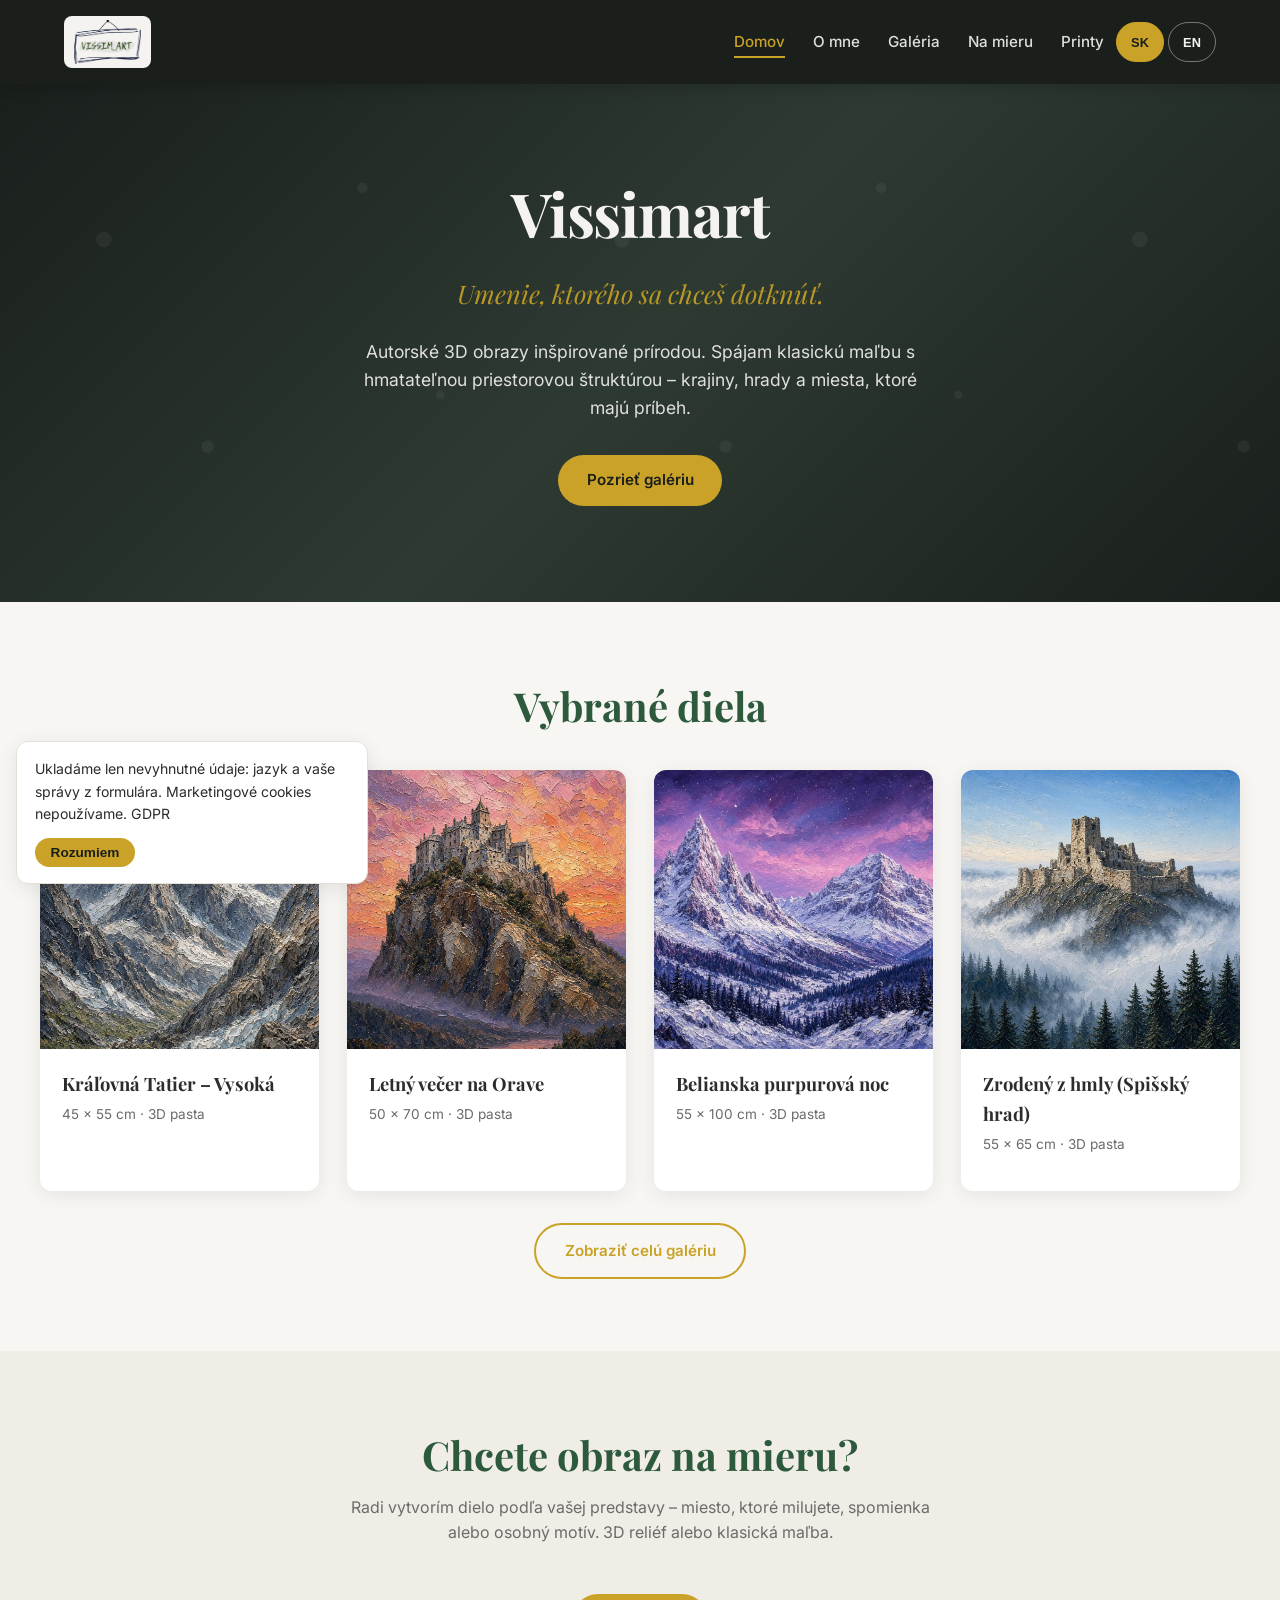
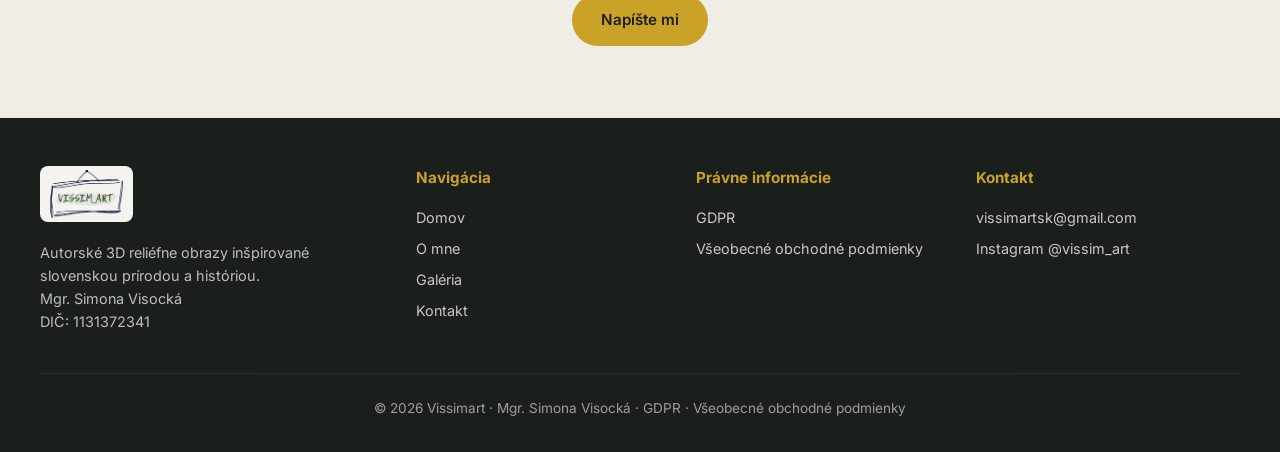
==== index.html @ bd71d13e "Replace VISSIMART text with logo in header and footer" ====
<!DOCTYPE html>
<html lang="sk">
<head>
  <meta charset="UTF-8">
  <meta name="viewport" content="width=device-width, initial-scale=1.0">
  <title>Vissimart – Umenie, ktorého sa chceš dotknúť</title>
  <meta name="description" content="Autorské 3D reliéfne obrazy Simony Visockej inšpirované slovenskou prírodou, hradmi a krajinou.">
  <link rel="preconnect" href="https://fonts.googleapis.com">
  <link rel="preconnect" href="https://fonts.gstatic.com" crossorigin>
  <link href="https://fonts.googleapis.com/css2?family=Inter:wght@400;500;600;700&family=Playfair+Display:ital,wght@0,600;0,700;1,400&display=swap" rel="stylesheet">
  <link rel="icon" href="favicon.svg">
  <link rel="stylesheet" href="css/styles.css">
</head>
<body class="lang-sk">
    <header class="site-header">
    <div class="header-inner">
      <a href="index.html" class="logo"><img src="images/logo.png" alt="Vissimart"></a>
      <button class="menu-toggle" aria-label="Menu">☰</button>
            <nav class="nav">
        <a href="index.html" class="active"><span data-lang="sk">Domov</span><span data-lang="en">Home</span></a>
        <a href="about.html"><span data-lang="sk">O mne</span><span data-lang="en">About</span></a>
        <a href="gallery.html"><span data-lang="sk">Galéria</span><span data-lang="en">Gallery</span></a>
        <a href="custom.html"><span data-lang="sk">Na mieru</span><span data-lang="en">Custom</span></a>
        <a href="prints.html"><span data-lang="sk">Printy</span><span data-lang="en">Prints</span></a>
      </nav>
      <div class="lang-switch">
        <button type="button" class="lang-btn active" data-set-lang="sk">SK</button>
        <button type="button" class="lang-btn" data-set-lang="en">EN</button>
      </div>
    </div>
  </header>

  <section class="hero">
    <div class="hero-content">
      <h1>Vissimart</h1>
      <p class="tagline">
        <span data-lang="sk">Umenie, ktorého sa chceš dotknúť.</span>
        <span data-lang="en">Art you want to touch.</span>
      </p>
      <p>
        <span data-lang="sk">Autorské 3D obrazy inšpirované prírodou. Spájam klasickú maľbu s hmatateľnou priestorovou štruktúrou – krajiny, hrady a miesta, ktoré majú príbeh.</span>
        <span data-lang="en">Original 3D paintings inspired by nature. I combine classical painting with tangible spatial structure – landscapes, castles and places that have a story.</span>
      </p>
      <a href="gallery.html" class="btn">
        <span data-lang="sk">Pozrieť galériu</span>
        <span data-lang="en">View Gallery</span>
      </a>
    </div>
  </section>

  <section class="section">
    <div class="section-inner">
      <h2 class="section-title">
        <span data-lang="sk">Vybrané diela</span>
        <span data-lang="en">Featured Works</span>
      </h2>

      <div class="featured-grid">
        <a href="gallery.html" class="art-card" data-art-id="vysoka">
          <div class="art-card-image">
            <img src="images/vysoka.jpg" alt="">
          </div>
          <div class="art-card-body">
            <h3>
              <span data-lang="sk">Kráľovná Tatier – Vysoká</span>
              <span data-lang="en">Queen of the Tatras – Vysoká</span>
            </h3>
            <p class="meta">45 × 55 cm · 3D pasta</p>
          </div>
        </a>

        <a href="gallery.html" class="art-card" data-art-id="orava">
          <div class="art-card-image">
            <img src="images/orava.jpg" alt="">
          </div>
          <div class="art-card-body">
            <h3>
              <span data-lang="sk">Letný večer na Orave</span>
              <span data-lang="en">Summer Evening in Orava</span>
            </h3>
            <p class="meta">50 × 70 cm · 3D pasta</p>
          </div>
        </a>

        <a href="gallery.html" class="art-card" data-art-id="belianska">
          <div class="art-card-image">
            <img src="images/belianska.jpg" alt="">
          </div>
          <div class="art-card-body">
            <h3>
              <span data-lang="sk">Belianska purpurová noc</span>
              <span data-lang="en">Belianske Purple Night</span>
            </h3>
            <p class="meta">55 × 100 cm · 3D pasta</p>
          </div>
        </a>

        <a href="gallery.html" class="art-card" data-art-id="spis">
          <div class="art-card-image">
            <img src="images/spis.jpg" alt="">
          </div>
          <div class="art-card-body">
            <h3>
              <span data-lang="sk">Zrodený z hmly (Spišský hrad)</span>
              <span data-lang="en">Born from the Fog (Spiš Castle)</span>
            </h3>
            <p class="meta">55 × 65 cm · 3D pasta</p>
          </div>
        </a>
      </div>

      <div class="text-center mt-2">
        <a href="gallery.html" class="btn btn-outline">
          <span data-lang="sk">Zobraziť celú galériu</span>
          <span data-lang="en">View Full Gallery</span>
        </a>
      </div>
    </div>
  </section>

  <section class="section" style="background: #f0ede6;">
    <div class="section-inner text-center">
      <h2 class="section-title">
        <span data-lang="sk">Chcete obraz na mieru?</span>
        <span data-lang="en">Want a custom painting?</span>
      </h2>
      <p class="section-subtitle">
        <span data-lang="sk">Radi vytvorím dielo podľa vašej predstavy – miesto, ktoré milujete, spomienka alebo osobný motív. 3D reliéf alebo klasická maľba.</span>
        <span data-lang="en">I will gladly create a work according to your idea – a place you love, a memory or a personal motif. 3D relief or classical painting.</span>
      </p>
      <a href="contact.html" class="btn">
        <span data-lang="sk">Napíšte mi</span>
        <span data-lang="en">Contact me</span>
      </a>
    </div>
  </section>

    <footer class="site-footer">
    <div class="footer-inner footer-grid-4">
      <div class="footer-brand">
        <a href="index.html" class="logo"><img src="images/logo.png" alt="Vissimart"></a>
        <p>
          <span data-lang="sk">Autorské 3D reliéfne obrazy inšpirované slovenskou prírodou a históriou.</span>
          <span data-lang="en">Original 3D relief paintings inspired by Slovak nature and history.</span>
        </p>
        <p>Mgr. Simona Visocká</p>
        <p>DIČ: 1131372341</p>
      </div>
      <div class="footer-links">
        <h4><span data-lang="sk">Navigácia</span><span data-lang="en">Navigation</span></h4>
        <a href="index.html"><span data-lang="sk">Domov</span><span data-lang="en">Home</span></a>
        <a href="about.html"><span data-lang="sk">O mne</span><span data-lang="en">About</span></a>
        <a href="gallery.html"><span data-lang="sk">Galéria</span><span data-lang="en">Gallery</span></a>
        <a href="contact.html"><span data-lang="sk">Kontakt</span><span data-lang="en">Contact</span></a>
      </div>
      <div class="footer-links">
        <h4><span data-lang="sk">Právne informácie</span><span data-lang="en">Legal</span></h4>
        <a href="gdpr.html">GDPR</a>
        <a href="vop.html"><span data-lang="sk">Všeobecné obchodné podmienky</span><span data-lang="en">Terms and conditions</span></a>
      </div>
      <div class="footer-links">
        <h4><span data-lang="sk">Kontakt</span><span data-lang="en">Contact</span></h4>
        <a href="mailto:vissimartsk@gmail.com">vissimartsk@gmail.com</a>
        <a href="https://www.instagram.com/vissim_art/" target="_blank" rel="noopener">Instagram @vissim_art</a>
      </div>
    </div>
    <div class="footer-bottom">
      © 2026 Vissimart · Mgr. Simona Visocká · <a href="gdpr.html">GDPR</a> · <a href="vop.html"><span data-lang="sk">Všeobecné obchodné podmienky</span><span data-lang="en">Terms and conditions</span></a>
    </div>
  </footer>
  <div class="cookie-banner" id="cookie-banner" hidden>
    <p>
      <span data-lang="sk">Ukladáme len nevyhnutné údaje: jazyk a vaše správy z formulára. Marketingové cookies nepoužívame.</span>
      <span data-lang="en">We only store what is necessary: language and your form messages. We do not use marketing cookies.</span>
      <a href="gdpr.html">GDPR</a>
    </p>
    <button type="button" class="btn" id="cookie-ok"><span data-lang="sk">Rozumiem</span><span data-lang="en">I understand</span></button>
  </div>

  <script src="js/script.js"></script>
</body>
</html>
---- css/styles.css ----
/* Vissimart – Elegant bilingual art portfolio */
:root {
  --color-bg: #f8f6f2;
  --color-bg-dark: #1a1f1c;
  --color-text: #2c2c2c;
  --color-text-light: #f5f3ef;
  --color-accent: #2d5a3d;
  --color-accent-hover: #1e3d2a;
  --color-gold: #c9a227;
  --color-muted: #6b6b6b;
  --color-card: #ffffff;
  --color-border: #e5e0d8;
  --font-serif: 'Playfair Display', Georgia, serif;
  --font-sans: 'Inter', system-ui, -apple-system, sans-serif;
  --shadow: 0 4px 20px rgba(0,0,0,0.08);
  --radius: 12px;
  --transition: 0.3s ease;
}

* {
  margin: 0;
  padding: 0;
  box-sizing: border-box;
}

html {
  scroll-behavior: smooth;
}

body {
  font-family: var(--font-sans);
  background: var(--color-bg);
  color: var(--color-text);
  line-height: 1.6;
  min-height: 100vh;
  display: flex;
  flex-direction: column;
}

/* Language visibility — never hide the SK/EN buttons themselves */
span[data-lang="en"],
p[data-lang="en"],
a [data-lang="en"],
h1 [data-lang="en"],
h2 [data-lang="en"],
h3 [data-lang="en"],
h4 [data-lang="en"],
li [data-lang="en"],
label [data-lang="en"],
button:not(.lang-btn) [data-lang="en"] { display: none; }
body.lang-en span[data-lang="sk"],
body.lang-en p[data-lang="sk"],
body.lang-en a [data-lang="sk"],
body.lang-en h1 [data-lang="sk"],
body.lang-en h2 [data-lang="sk"],
body.lang-en h3 [data-lang="sk"],
body.lang-en h4 [data-lang="sk"],
body.lang-en li [data-lang="sk"],
body.lang-en label [data-lang="sk"],
body.lang-en button:not(.lang-btn) [data-lang="sk"] { display: none !important; }
body.lang-en span[data-lang="en"],
body.lang-en p[data-lang="en"],
body.lang-en a [data-lang="en"],
body.lang-en h1 [data-lang="en"],
body.lang-en h2 [data-lang="en"],
body.lang-en h3 [data-lang="en"],
body.lang-en h4 [data-lang="en"],
body.lang-en li [data-lang="en"],
body.lang-en label [data-lang="en"],
body.lang-en button:not(.lang-btn) [data-lang="en"] { display: inline; }
body.lang-en .block-en { display: block !important; }
body.lang-en .block-sk { display: none !important; }
.block-en { display: none; }
.block-sk { display: block; }

img {
  max-width: 100%;
  height: auto;
  display: block;
}

a {
  color: inherit;
  text-decoration: none;
  transition: var(--transition);
}

/* Header */
.site-header {
  background: var(--color-bg-dark);
  color: var(--color-text-light);
  padding: 1rem 0;
  position: sticky;
  top: 0;
  z-index: 1000;
  box-shadow: 0 2px 15px rgba(0,0,0,0.2);
}

.header-inner {
  max-width: 1200px;
  margin: 0 auto;
  padding: 0 1.5rem;
  display: flex;
  align-items: center;
  justify-content: flex-start;
  gap: 0.75rem;
}

.logo {
  display: flex;
  align-items: center;
  line-height: 0;
}

.logo img {
  height: 52px;
  width: auto;
  display: block;
  background: #f5f3ef;
  border-radius: 8px;
  padding: 4px 10px;
}

.site-footer .logo img {
  height: 56px;
}

.nav {
  display: flex;
  align-items: center;
  gap: 1.75rem;
  margin-left: auto;
}

.nav a {
  font-size: 0.95rem;
  font-weight: 500;
  opacity: 0.9;
  position: relative;
}

.nav a:hover,
.nav a.active {
  opacity: 1;
  color: var(--color-gold);
}

.nav a.active::after {
  content: '';
  position: absolute;
  bottom: -4px;
  left: 0;
  width: 100%;
  height: 2px;
  background: var(--color-gold);
}

.lang-switch {
  display: inline-flex !important;
  gap: 0.25rem;
  flex-shrink: 0;
  z-index: 5;
}

.lang-btn {
  display: inline-flex !important;
  align-items: center;
  justify-content: center;
  background: transparent;
  border: 1px solid rgba(255,255,255,0.4);
  color: var(--color-text-light);
  padding: 0.45rem 0.75rem;
  min-width: 48px;
  min-height: 40px;
  font-size: 0.8rem;
  font-weight: 700;
  border-radius: 999px;
  cursor: pointer;
  transition: var(--transition);
}

.lang-btn:hover,
.lang-btn.active {
  background: var(--color-gold);
  border-color: var(--color-gold);
  color: var(--color-bg-dark);
}

.menu-toggle {
  display: none;
  background: none;
  border: none;
  color: white;
  font-size: 1.5rem;
  cursor: pointer;
}

/* Hero */
.hero {
  background: linear-gradient(135deg, #1a1f1c 0%, #2d3a32 50%, #1a1f1c 100%);
  color: var(--color-text-light);
  padding: 5rem 1.5rem 6rem;
  text-align: center;
  position: relative;
  overflow: hidden;
}

.hero::before {
  content: '';
  position: absolute;
  inset: 0;
  background: url('data:image/svg+xml,<svg xmlns="http://www.w3.org/2000/svg" viewBox="0 0 100 100" opacity="0.05"><circle cx="20" cy="30" r="1.5" fill="white"/><circle cx="70" cy="20" r="1" fill="white"/><circle cx="40" cy="70" r="1.2" fill="white"/><circle cx="85" cy="60" r="0.8" fill="white"/></svg>');
  pointer-events: none;
}

.hero-content {
  max-width: 800px;
  margin: 0 auto;
  position: relative;
  z-index: 1;
}

.hero h1 {
  font-family: var(--font-serif);
  font-size: clamp(2.4rem, 6vw, 3.8rem);
  font-weight: 700;
  margin-bottom: 0.75rem;
  letter-spacing: -0.02em;
}

.hero .tagline {
  font-family: var(--font-serif);
  font-size: clamp(1.2rem, 3vw, 1.6rem);
  color: var(--color-gold);
  font-style: italic;
  margin-bottom: 1.5rem;
}

.hero p {
  font-size: 1.1rem;
  opacity: 0.9;
  max-width: 560px;
  margin: 0 auto 2rem;
}

.btn {
  display: inline-block;
  background: var(--color-gold);
  color: var(--color-bg-dark);
  padding: 0.85rem 1.8rem;
  font-weight: 600;
  font-size: 0.95rem;
  border-radius: 50px;
  border: none;
  cursor: pointer;
  transition: var(--transition);
}

.btn:hover {
  background: #e0b52e;
  transform: translateY(-2px);
  box-shadow: 0 6px 20px rgba(201,162,39,0.35);
}

.btn-outline {
  background: transparent;
  border: 2px solid var(--color-gold);
  color: var(--color-gold);
}

.btn-outline:hover {
  background: var(--color-gold);
  color: var(--color-bg-dark);
}

/* Sections */
.section {
  padding: 4.5rem 1.5rem;
}

.section-inner {
  max-width: 1200px;
  margin: 0 auto;
}

.section-title {
  font-family: var(--font-serif);
  font-size: clamp(1.8rem, 4vw, 2.5rem);
  text-align: center;
  margin-bottom: 0.5rem;
  color: var(--color-accent);
}

.section-subtitle {
  text-align: center;
  color: var(--color-muted);
  margin-bottom: 3rem;
  max-width: 600px;
  margin-left: auto;
  margin-right: auto;
}

/* Featured grid */
.featured-grid {
  display: grid;
  grid-template-columns: repeat(auto-fit, minmax(260px, 1fr));
  gap: 1.75rem;
  margin-top: 2rem;
}

.art-card {
  background: var(--color-card);
  border-radius: var(--radius);
  overflow: hidden;
  box-shadow: var(--shadow);
  transition: var(--transition);
  display: flex;
  flex-direction: column;
}

.art-card:hover {
  transform: translateY(-6px);
  box-shadow: 0 12px 30px rgba(0,0,0,0.12);
}

.art-card-image {
  aspect-ratio: 1 / 1;
  background: #1e2a22;
  position: relative;
  overflow: hidden;
}
.art-card-image img {
  width: 100%;
  height: 100%;
  object-fit: cover;
  display: block;
}

.art-thumbs {
  display: grid;
  grid-template-columns: repeat(5, 1fr);
  gap: 1px;
  background: var(--color-border);
}
.art-thumbs img {
  aspect-ratio: 1;
  width: 100%;
  height: 100%;
  object-fit: cover;
  display: block;
}

.art-card-image.sold::after {
  content: 'VYPREDANÉ / SOLD';
  position: absolute;
  top: 12px;
  right: 12px;
  background: rgba(0,0,0,0.75);
  color: white;
  font-size: 0.7rem;
  font-weight: 700;
  padding: 0.3rem 0.6rem;
  border-radius: 4px;
  letter-spacing: 0.05em;
}

.art-card-body {
  padding: 1.25rem 1.4rem 1.5rem;
  flex: 1;
  display: flex;
  flex-direction: column;
}

.art-card h3 {
  font-family: var(--font-serif);
  font-size: 1.15rem;
  margin-bottom: 0.35rem;
  color: var(--color-text);
}

.art-card .meta {
  font-size: 0.85rem;
  color: var(--color-muted);
  margin-bottom: 0.75rem;
}

.art-card .price {
  font-weight: 700;
  color: var(--color-accent);
  margin-top: auto;
  font-size: 1.05rem;
}

.art-card .price.sold {
  color: var(--color-muted);
  text-decoration: line-through;
}

/* About */
.about-content {
  display: grid;
  grid-template-columns: 1fr 1.4fr;
  gap: 3rem;
  align-items: start;
}

.about-image {
  aspect-ratio: 3/4;
  border-radius: var(--radius);
  overflow: hidden;
}
.about-image img {
  width: 100%;
  height: 100%;
  object-fit: cover;
  display: block;
}

.about-text p {
  margin-bottom: 1.1rem;
  color: #3a3a3a;
}

.about-text p:last-child {
  margin-bottom: 0;
}

/* Gallery page */
.gallery-filters {
  display: flex;
  justify-content: center;
  gap: 0.75rem;
  flex-wrap: wrap;
  margin-bottom: 2.5rem;
}

.filter-btn {
  background: transparent;
  border: 1px solid var(--color-border);
  padding: 0.45rem 1.1rem;
  border-radius: 50px;
  font-size: 0.9rem;
  cursor: pointer;
  transition: var(--transition);
  color: var(--color-text);
}

.filter-btn:hover,
.filter-btn.active {
  background: var(--color-accent);
  border-color: var(--color-accent);
  color: white;
}

.gallery-grid {
  display: grid;
  grid-template-columns: repeat(auto-fill, minmax(280px, 1fr));
  gap: 2rem;
}

.prints-grid {
  display: grid;
  grid-template-columns: repeat(4, minmax(0, 1fr));
  gap: 1rem;
  margin-top: 1.5rem;
}
.prints-grid .art-card {
  min-width: 0;
}
.prints-grid .art-card > img,
.prints-grid .art-card-image {
  aspect-ratio: 1 / 1;
  width: 100%;
  height: auto;
}
.prints-grid .art-card > img,
.prints-grid .art-card-image img {
  width: 100%;
  height: 100%;
  aspect-ratio: 1 / 1;
  object-fit: cover;
  display: block;
}
.prints-grid .art-card h3 {
  font-size: 0.95rem;
  line-height: 1.3;
  padding: 0.7rem 0.8rem 0.25rem;
  min-height: 3.4em;
  margin: 0;
}
.prints-grid .art-card .btn {
  margin: 0.4rem 0.8rem 0.9rem;
  font-size: 0.78rem;
  padding: 0.4rem 0.65rem;
  text-align: center;
}
@media (max-width: 900px) {
  .prints-grid { grid-template-columns: repeat(3, minmax(0, 1fr)); }
}
@media (max-width: 640px) {
  .prints-grid { grid-template-columns: repeat(2, minmax(0, 1fr)); gap: 0.75rem; }
}

/* Modal for artwork detail */
.modal-overlay {
  position: fixed;
  inset: 0;
  background: rgba(0,0,0,0.7);
  display: none;
  align-items: center;
  justify-content: center;
  z-index: 2000;
  padding: 1.5rem;
  overflow-y: auto;
}

.modal-overlay.open {
  display: flex;
}

.modal {
  background: white;
  border-radius: var(--radius);
  max-width: 900px;
  width: 100%;
  max-height: 90vh;
  overflow-y: auto;
  position: relative;
  display: grid;
  grid-template-columns: 1fr 1fr;
}

.modal-close {
  position: absolute;
  top: 1rem;
  right: 1rem;
  background: rgba(0,0,0,0.6);
  color: white;
  border: none;
  width: 36px;
  height: 36px;
  border-radius: 50%;
  font-size: 1.2rem;
  cursor: pointer;
  z-index: 10;
}

.modal-visual {
  display: flex;
  flex-direction: column;
  background: #1e2a22;
}

.modal-image {
  background: #1e2a22;
  min-height: 320px;
  overflow: hidden;
  position: relative;
}
.modal-image img {
  width: 100%;
  height: 100%;
  min-height: 320px;
  max-height: 520px;
  object-fit: cover;
  display: block;
}

.modal-nav {
  position: absolute;
  top: 50%;
  transform: translateY(-50%);
  width: 36px;
  height: 36px;
  border: none;
  border-radius: 50%;
  background: rgba(0,0,0,0.55);
  color: white;
  font-size: 1.4rem;
  cursor: pointer;
  z-index: 5;
}
.modal-nav.prev { left: 10px; }
.modal-nav.next { right: 10px; }

.modal-count {
  position: absolute;
  bottom: 12px;
  right: 12px;
  background: rgba(0,0,0,0.7);
  color: white;
  font-size: 0.75rem;
  padding: 0.25rem 0.6rem;
  border-radius: 999px;
}

.modal-thumbs {
  display: grid;
  grid-template-columns: repeat(5, 1fr);
  gap: 4px;
  padding: 8px;
  background: #1e2a22;
}
.modal-thumbs img {
  aspect-ratio: 1;
  width: 100%;
  object-fit: cover;
  border-radius: 4px;
  cursor: pointer;
  opacity: 0.7;
  border: 2px solid transparent;
}
.modal-thumbs img.active {
  opacity: 1;
  border-color: var(--color-gold);
}

.modal-body {
  padding: 2rem;
}

.modal-body h2 {
  font-family: var(--font-serif);
  font-size: 1.6rem;
  margin-bottom: 0.5rem;
  color: var(--color-accent);
}

.modal-meta {
  font-size: 0.9rem;
  color: var(--color-muted);
  margin-bottom: 1.25rem;
}

.modal-body p {
  margin-bottom: 1rem;
  font-size: 0.95rem;
}

.modal-price {
  font-size: 1.3rem;
  font-weight: 700;
  color: var(--color-accent);
  margin: 1.5rem 0 1rem;
}

/* Contact / Commission */
.contact-grid {
  display: grid;
  grid-template-columns: 1fr 1fr;
  gap: 3rem;
}

.contact-info h3 {
  font-family: var(--font-serif);
  margin-bottom: 1rem;
  color: var(--color-accent);
}

.contact-info p,
.contact-info ul {
  margin-bottom: 1rem;
  color: #444;
}

.contact-info ul {
  padding-left: 1.2rem;
}

.contact-form {
  background: white;
  padding: 2rem;
  border-radius: var(--radius);
  box-shadow: var(--shadow);
}

.contact-form label {
  display: block;
  font-size: 0.9rem;
  font-weight: 500;
  margin-bottom: 1rem;
}

.contact-form input,
.contact-form textarea,
.contact-form select {
  width: 100%;
  margin-top: 0.4rem;
  padding: 0.75rem 1rem;
  border: 1px solid var(--color-border);
  border-radius: 8px;
  font-family: inherit;
  font-size: 0.95rem;
}

.contact-form .check {
  display: flex;
  gap: 0.6rem;
  align-items: flex-start;
  font-weight: 400;
}
.contact-form .check input { width: auto; margin-top: 0.25rem; }
.form-ok { margin-top: 1rem; color: var(--color-accent); }

.form-group {
  margin-bottom: 1.25rem;
}

.form-group label {
  display: block;
  font-size: 0.9rem;
  font-weight: 500;
  margin-bottom: 0.4rem;
}

.form-group input,
.form-group textarea,
.form-group select {
  width: 100%;
  padding: 0.75rem 1rem;
  border: 1px solid var(--color-border);
  border-radius: 8px;
  font-family: inherit;
  font-size: 0.95rem;
  transition: var(--transition);
}

.form-group input:focus,
.form-group textarea:focus,
.form-group select:focus {
  outline: none;
  border-color: var(--color-accent);
  box-shadow: 0 0 0 3px rgba(45,90,61,0.15);
}

.form-group textarea {
  min-height: 140px;
  resize: vertical;
}

/* Footer */
.site-footer {
  background: var(--color-bg-dark);
  color: var(--color-text-light);
  padding: 3rem 1.5rem 2rem;
  margin-top: auto;
}

.footer-inner {
  max-width: 1200px;
  margin: 0 auto;
  display: grid;
  grid-template-columns: 2fr 1fr 1fr;
  gap: 2.5rem;
}

.footer-grid-4 {
  grid-template-columns: 1.4fr 1fr 1fr 1.1fr;
}

.footer-brand .logo {
  margin-bottom: 0.75rem;
  display: inline-block;
}

.footer-brand p {
  opacity: 0.75;
  font-size: 0.9rem;
  max-width: 300px;
}

.footer-links h4 {
  font-size: 0.95rem;
  margin-bottom: 1rem;
  color: var(--color-gold);
}

.footer-links a {
  display: block;
  opacity: 0.8;
  margin-bottom: 0.5rem;
  font-size: 0.9rem;
}

.footer-links a:hover {
  opacity: 1;
  color: var(--color-gold);
}

.footer-bottom {
  max-width: 1200px;
  margin: 2.5rem auto 0;
  padding-top: 1.5rem;
  border-top: 1px solid rgba(255,255,255,0.1);
  text-align: center;
  font-size: 0.85rem;
  opacity: 0.6;
}

/* Responsive */
@media (max-width: 900px) {
  .about-content,
  .contact-grid,
  .modal {
    grid-template-columns: 1fr;
  }
  .modal-image {
    min-height: 250px;
  }
  .footer-inner,
  .footer-grid-4 {
    grid-template-columns: 1fr;
    gap: 2rem;
  }
}

@media (max-width: 700px) {
  .nav {
    display: none;
    position: absolute;
    top: 100%;
    left: 0;
    right: 0;
    margin-left: 0;
    background: var(--color-bg-dark);
    flex-direction: column;
    padding: 1.5rem;
    gap: 1rem;
    box-shadow: 0 10px 20px rgba(0,0,0,0.2);
  }
  .nav.open {
    display: flex;
  }
  .menu-toggle {
    display: block;
    margin-left: auto;
  }
  .hero {
    padding: 3.5rem 1.25rem 4.5rem;
  }
}

/* Utility */
.text-center { text-align: center; }
.mt-2 { margin-top: 2rem; }
.mb-2 { margin-bottom: 2rem; }
.note {
  font-size: 0.85rem;
  color: var(--color-muted);
  font-style: italic;
}

.legal {
  max-width: 760px;
  margin: 0 auto;
  padding: 3.5rem 1.5rem 4rem;
}
.legal h1 {
  font-family: var(--font-serif);
  font-size: 2.2rem;
  color: var(--color-accent);
  margin-bottom: 0.5rem;
}
.legal-date {
  color: var(--color-muted);
  font-size: 0.9rem;
  margin-bottom: 1.5rem;
}
.legal h2 {
  font-family: var(--font-serif);
  font-size: 1.35rem;
  color: var(--color-accent);
  margin: 2rem 0 0.75rem;
}
.legal h3 {
  font-family: var(--font-serif);
  font-size: 1.1rem;
  margin: 1.25rem 0 0.5rem;
}
.legal p, .legal li {
  margin-bottom: 0.75rem;
  line-height: 1.7;
}
.legal ul {
  padding-left: 1.25rem;
  margin-bottom: 0.75rem;
}

.cookie-banner {
  position: fixed;
  left: 1rem;
  bottom: 1rem;
  z-index: 3000;
  max-width: 22rem;
  background: #fff;
  color: var(--color-text);
  border: 1px solid var(--color-border);
  border-radius: 12px;
  padding: 1rem 1.1rem;
  box-shadow: var(--shadow);
}
.cookie-banner p { font-size: 0.88rem; margin-bottom: 0.75rem; }
.cookie-banner .btn { font-size: 0.85rem; padding: 0.45rem 1rem; }

.artwork-notice {
  margin-top: 1rem;
  font-size: 0.88rem;
  line-height: 1.5;
  color: var(--color-muted);
  border-left: 3px solid var(--color-gold);
  padding-left: 0.85rem;
}
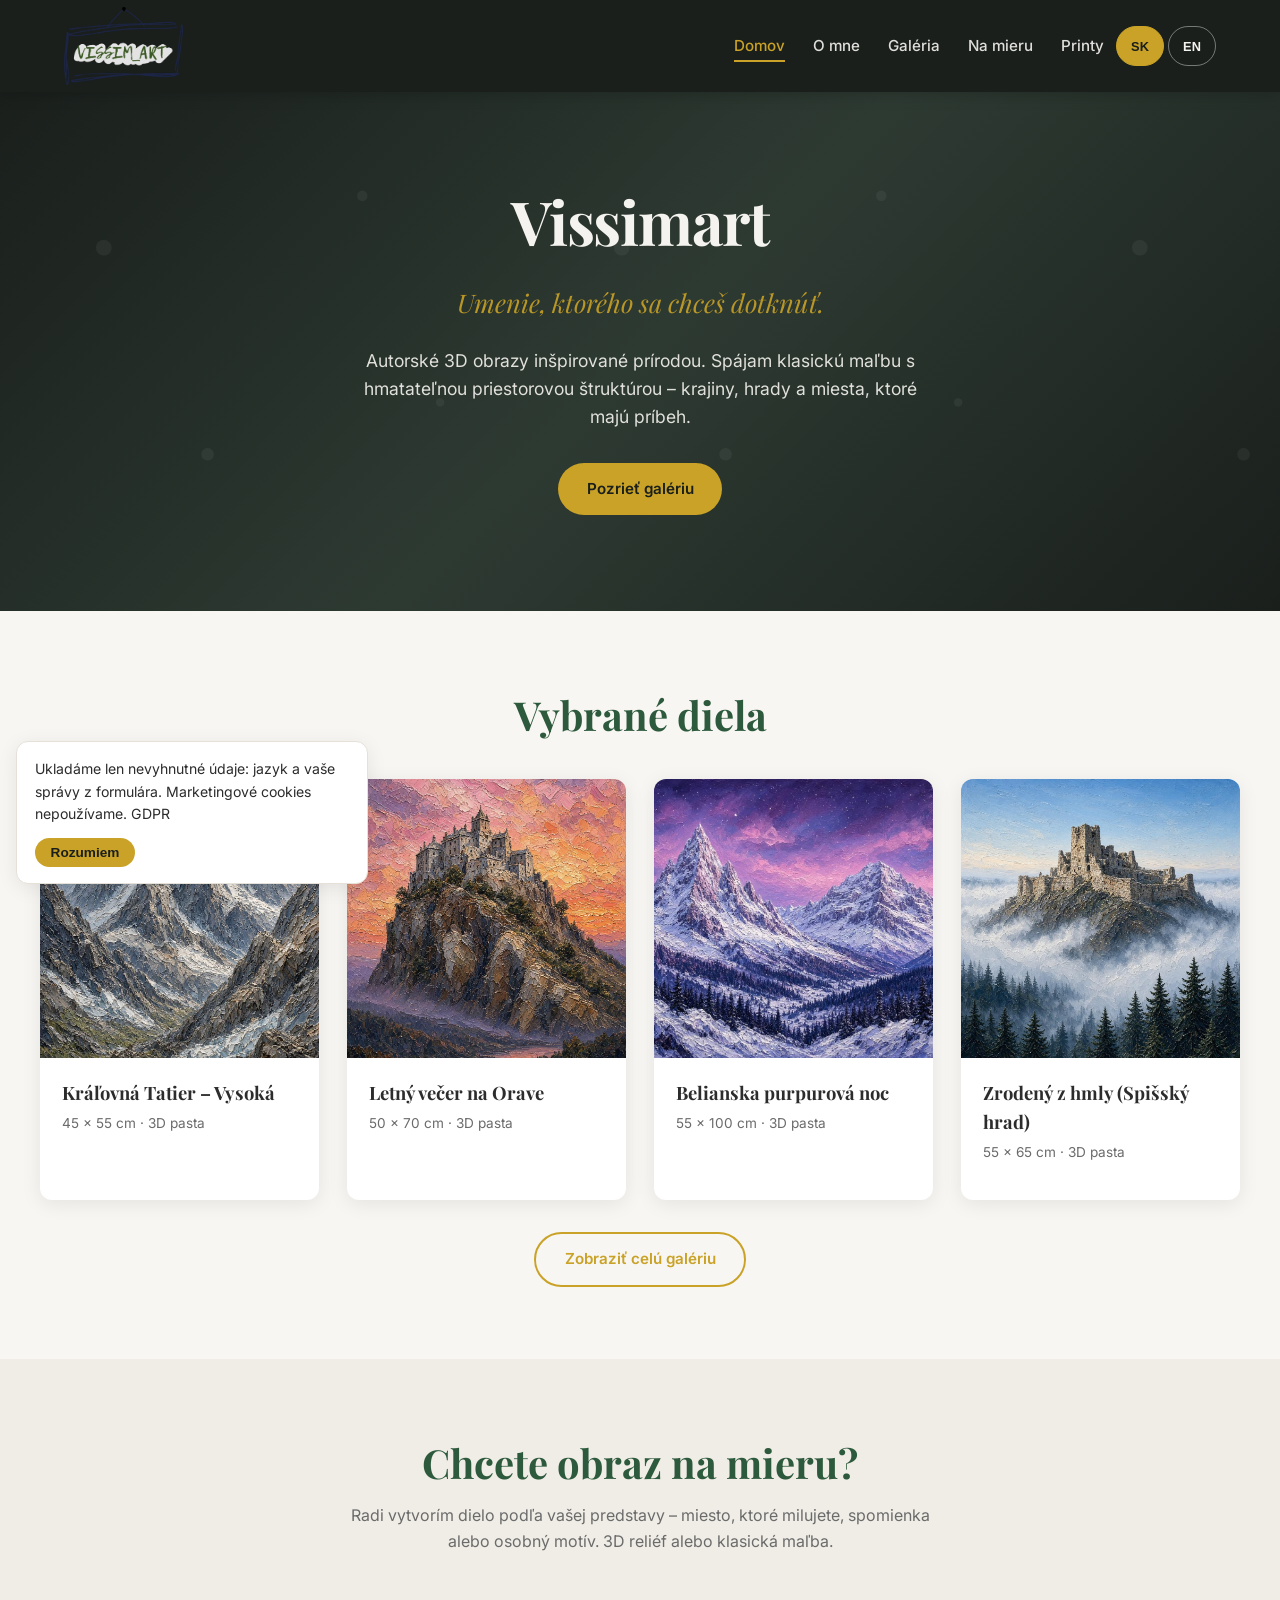
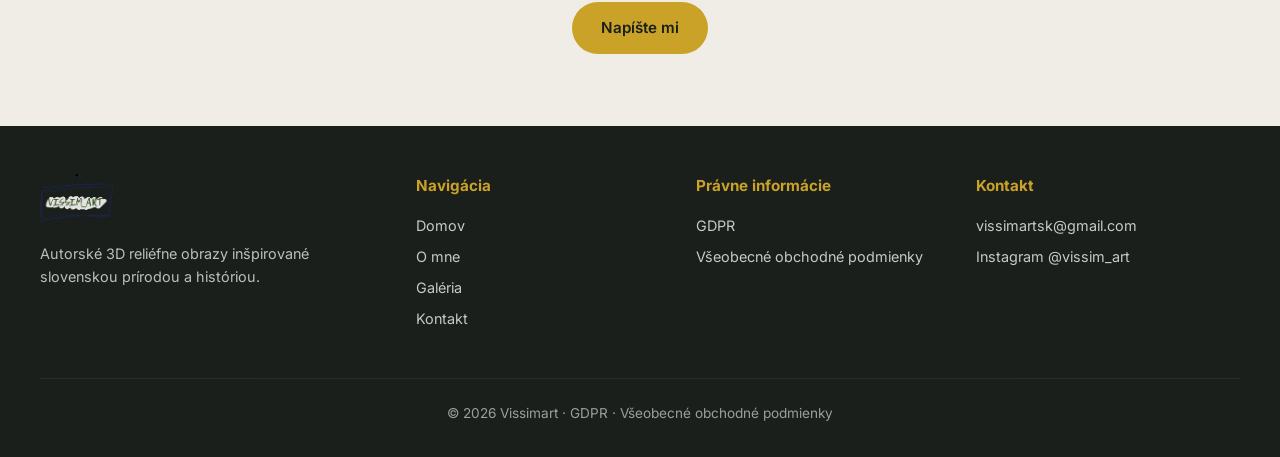
==== commit 6ef7495b: "Remove name and DIČ from footer" ====
--- a/index.html
+++ b/index.html
@@ -143,8 +143,6 @@
           <span data-lang="sk">Autorské 3D reliéfne obrazy inšpirované slovenskou prírodou a históriou.</span>
           <span data-lang="en">Original 3D relief paintings inspired by Slovak nature and history.</span>
         </p>
-        <p>Mgr. Simona Visocká</p>
-        <p>DIČ: 1131372341</p>
       </div>
       <div class="footer-links">
         <h4><span data-lang="sk">Navigácia</span><span data-lang="en">Navigation</span></h4>
@@ -165,7 +163,7 @@
       </div>
     </div>
     <div class="footer-bottom">
-      © 2026 Vissimart · Mgr. Simona Visocká · <a href="gdpr.html">GDPR</a> · <a href="vop.html"><span data-lang="sk">Všeobecné obchodné podmienky</span><span data-lang="en">Terms and conditions</span></a>
+      © 2026 Vissimart · <a href="gdpr.html">GDPR</a> · <a href="vop.html"><span data-lang="sk">Všeobecné obchodné podmienky</span><span data-lang="en">Terms and conditions</span></a>
     </div>
   </footer>
   <div class="cookie-banner" id="cookie-banner" hidden>
--- a/css/styles.css
+++ b/css/styles.css
@@ -89,7 +89,7 @@
 .site-header {
   background: var(--color-bg-dark);
   color: var(--color-text-light);
-  padding: 1rem 0;
+  padding: 0.45rem 0;
   position: sticky;
   top: 0;
   z-index: 1000;
@@ -113,16 +113,15 @@
 }
 
 .logo img {
-  height: 52px;
+  height: 78px;
   width: auto;
   display: block;
-  background: #f5f3ef;
-  border-radius: 8px;
-  padding: 4px 10px;
+  background: transparent;
+  padding: 0;
 }
 
 .site-footer .logo img {
-  height: 56px;
+  height: 48px;
 }
 
 .nav {
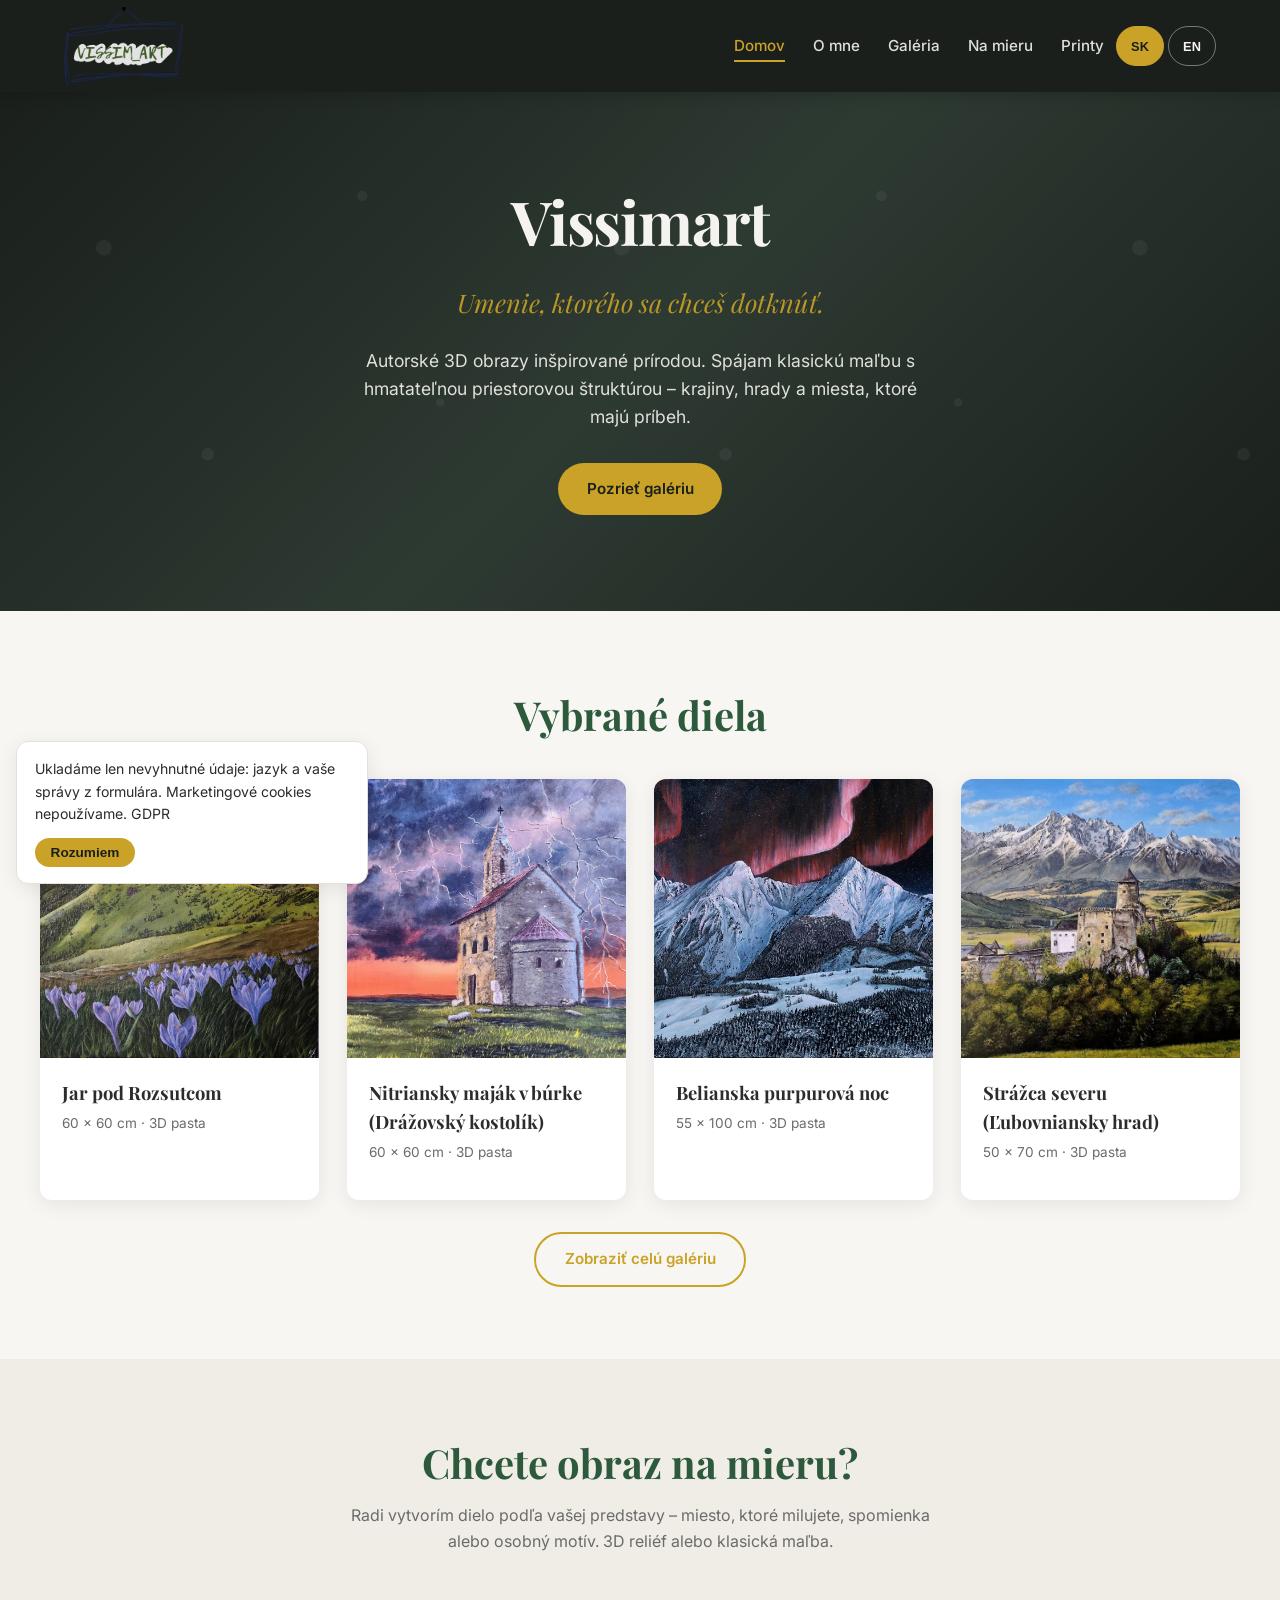
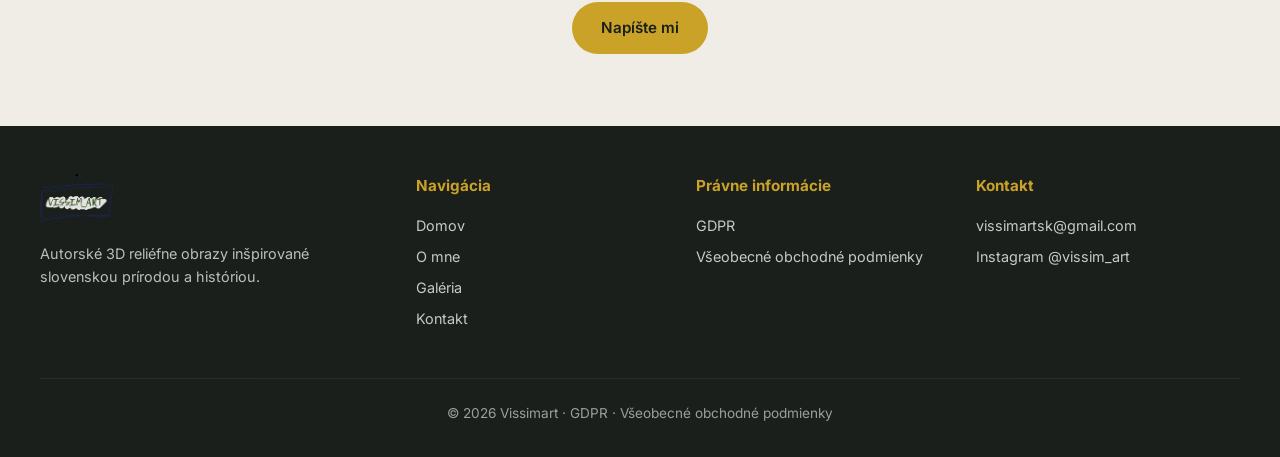
==== commit 9c47dd35: "Homepage featured: Rozsutec, Drážovce, Belianska, Strážca severu" ====
--- a/index.html
+++ b/index.html
@@ -56,29 +56,29 @@
       </h2>
 
       <div class="featured-grid">
-        <a href="gallery.html" class="art-card" data-art-id="vysoka">
+        <a href="gallery.html" class="art-card" data-art-id="rozsutec">
           <div class="art-card-image">
-            <img src="images/vysoka.jpg" alt="">
+            <img src="images/rozsutec.jpg" alt="">
           </div>
           <div class="art-card-body">
             <h3>
-              <span data-lang="sk">Kráľovná Tatier – Vysoká</span>
-              <span data-lang="en">Queen of the Tatras – Vysoká</span>
+              <span data-lang="sk">Jar pod Rozsutcom</span>
+              <span data-lang="en">Spring under Rozsutec</span>
             </h3>
-            <p class="meta">45 × 55 cm · 3D pasta</p>
+            <p class="meta">60 × 60 cm · 3D pasta</p>
           </div>
         </a>
 
-        <a href="gallery.html" class="art-card" data-art-id="orava">
+        <a href="gallery.html" class="art-card" data-art-id="drazovce">
           <div class="art-card-image">
-            <img src="images/orava.jpg" alt="">
+            <img src="images/drazovce.jpg" alt="">
           </div>
           <div class="art-card-body">
             <h3>
-              <span data-lang="sk">Letný večer na Orave</span>
-              <span data-lang="en">Summer Evening in Orava</span>
+              <span data-lang="sk">Nitriansky maják v búrke (Drážovský kostolík)</span>
+              <span data-lang="en">Nitra Lighthouse in the Storm (Drážovce Church)</span>
             </h3>
-            <p class="meta">50 × 70 cm · 3D pasta</p>
+            <p class="meta">60 × 60 cm · 3D pasta</p>
           </div>
         </a>
 
@@ -95,16 +95,16 @@
           </div>
         </a>
 
-        <a href="gallery.html" class="art-card" data-art-id="spis">
+        <a href="gallery.html" class="art-card" data-art-id="lubovna">
           <div class="art-card-image">
-            <img src="images/spis.jpg" alt="">
+            <img src="images/lubovna.jpg" alt="">
           </div>
           <div class="art-card-body">
             <h3>
-              <span data-lang="sk">Zrodený z hmly (Spišský hrad)</span>
-              <span data-lang="en">Born from the Fog (Spiš Castle)</span>
+              <span data-lang="sk">Strážca severu (Ľubovniansky hrad)</span>
+              <span data-lang="en">Guardian of the North (Ľubovňa Castle)</span>
             </h3>
-            <p class="meta">55 × 65 cm · 3D pasta</p>
+            <p class="meta">50 × 70 cm · 3D pasta</p>
           </div>
         </a>
       </div>
--- a/css/styles.css
+++ b/css/styles.css
@@ -463,6 +463,9 @@
   gap: 1rem;
   margin-top: 1.5rem;
 }
+.prints-grid.cols-3 {
+  grid-template-columns: repeat(3, minmax(0, 1fr));
+}
 .prints-grid .art-card {
   min-width: 0;
 }
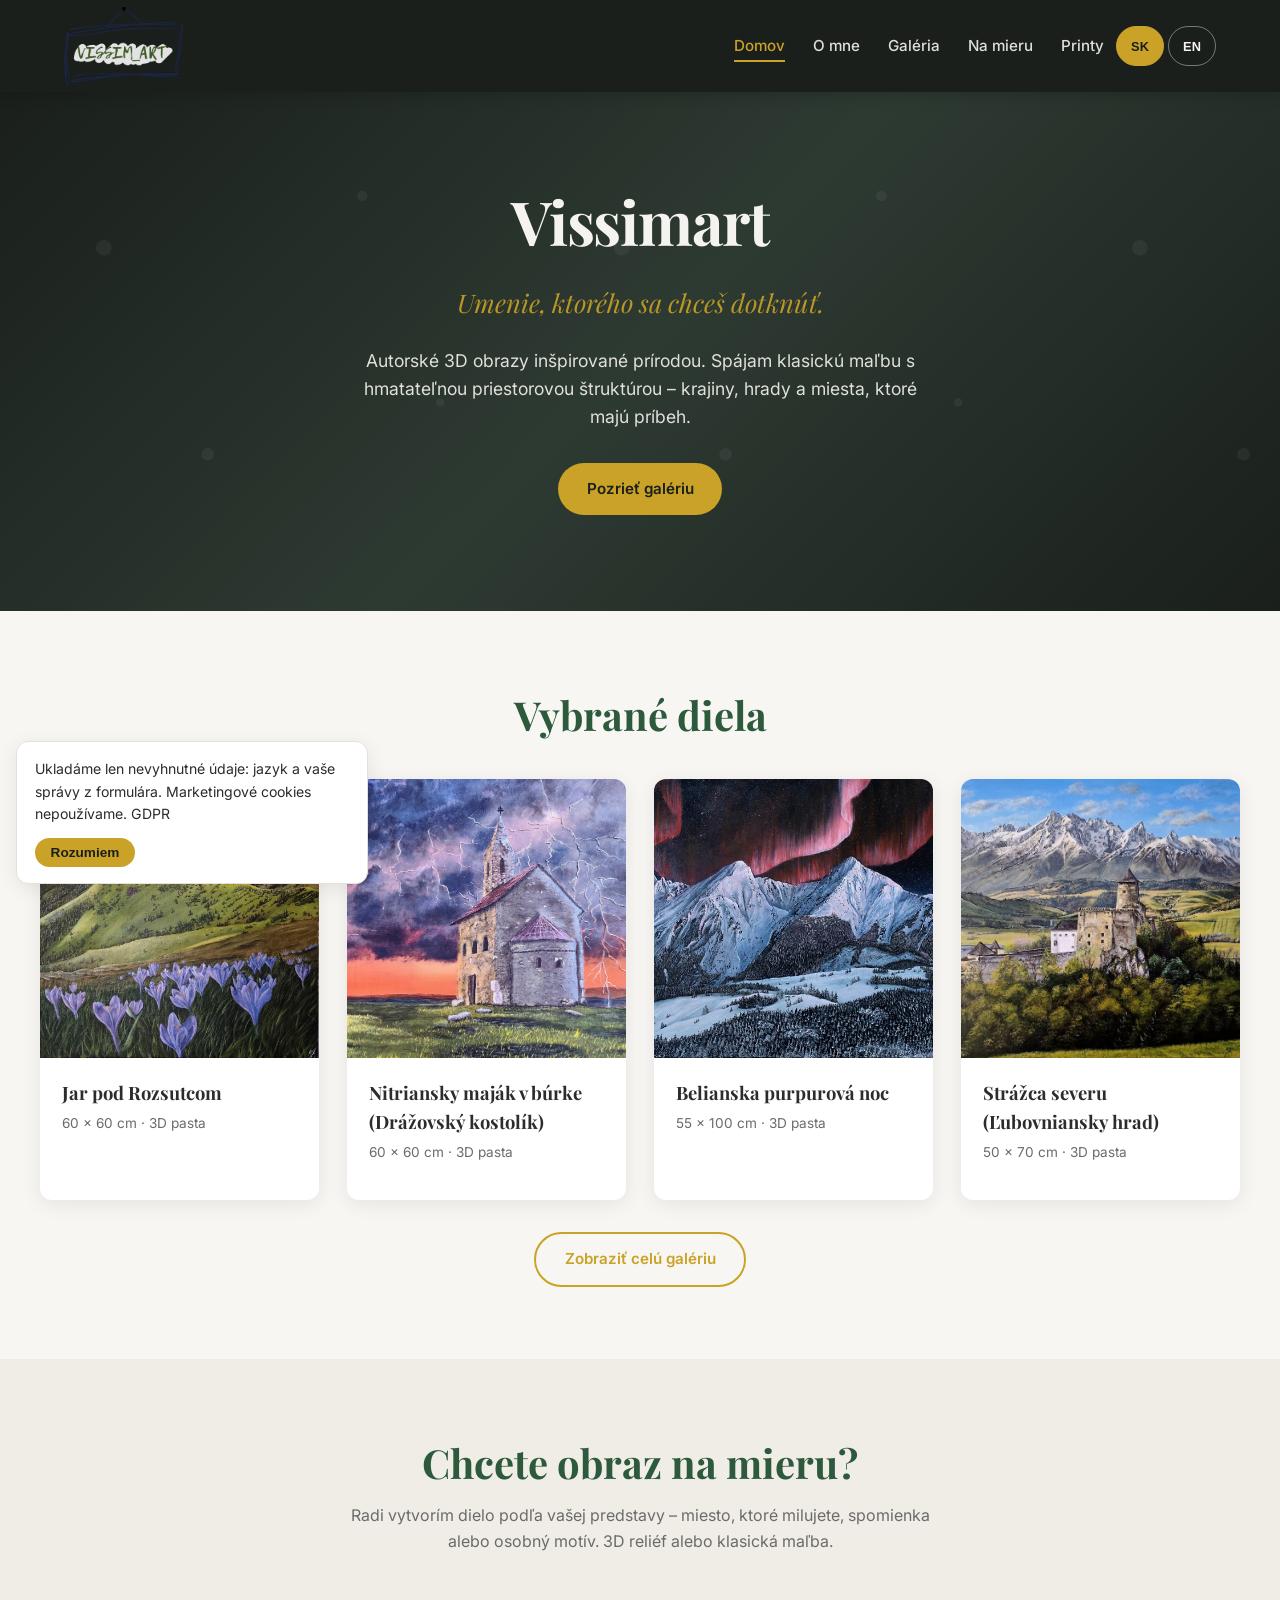
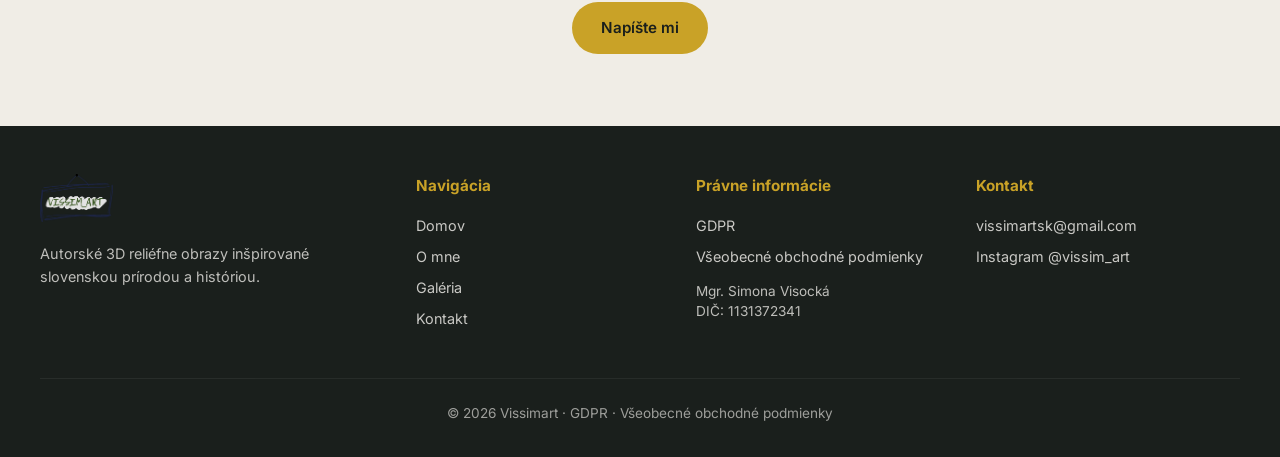
==== commit 919f44e9: "Footer: name and DIČ under GDPR and VOP" ====
--- a/index.html
+++ b/index.html
@@ -155,6 +155,7 @@
         <h4><span data-lang="sk">Právne informácie</span><span data-lang="en">Legal</span></h4>
         <a href="gdpr.html">GDPR</a>
         <a href="vop.html"><span data-lang="sk">Všeobecné obchodné podmienky</span><span data-lang="en">Terms and conditions</span></a>
+        <p class="footer-legal-id">Mgr. Simona Visocká<br>DIČ: 1131372341</p>
       </div>
       <div class="footer-links">
         <h4><span data-lang="sk">Kontakt</span><span data-lang="en">Contact</span></h4>
--- a/css/styles.css
+++ b/css/styles.css
@@ -789,6 +789,13 @@
   color: var(--color-gold);
 }
 
+.footer-legal-id {
+  margin: 0.85rem 0 0;
+  font-size: 0.85rem;
+  opacity: 0.75;
+  line-height: 1.45;
+}
+
 .footer-bottom {
   max-width: 1200px;
   margin: 2.5rem auto 0;
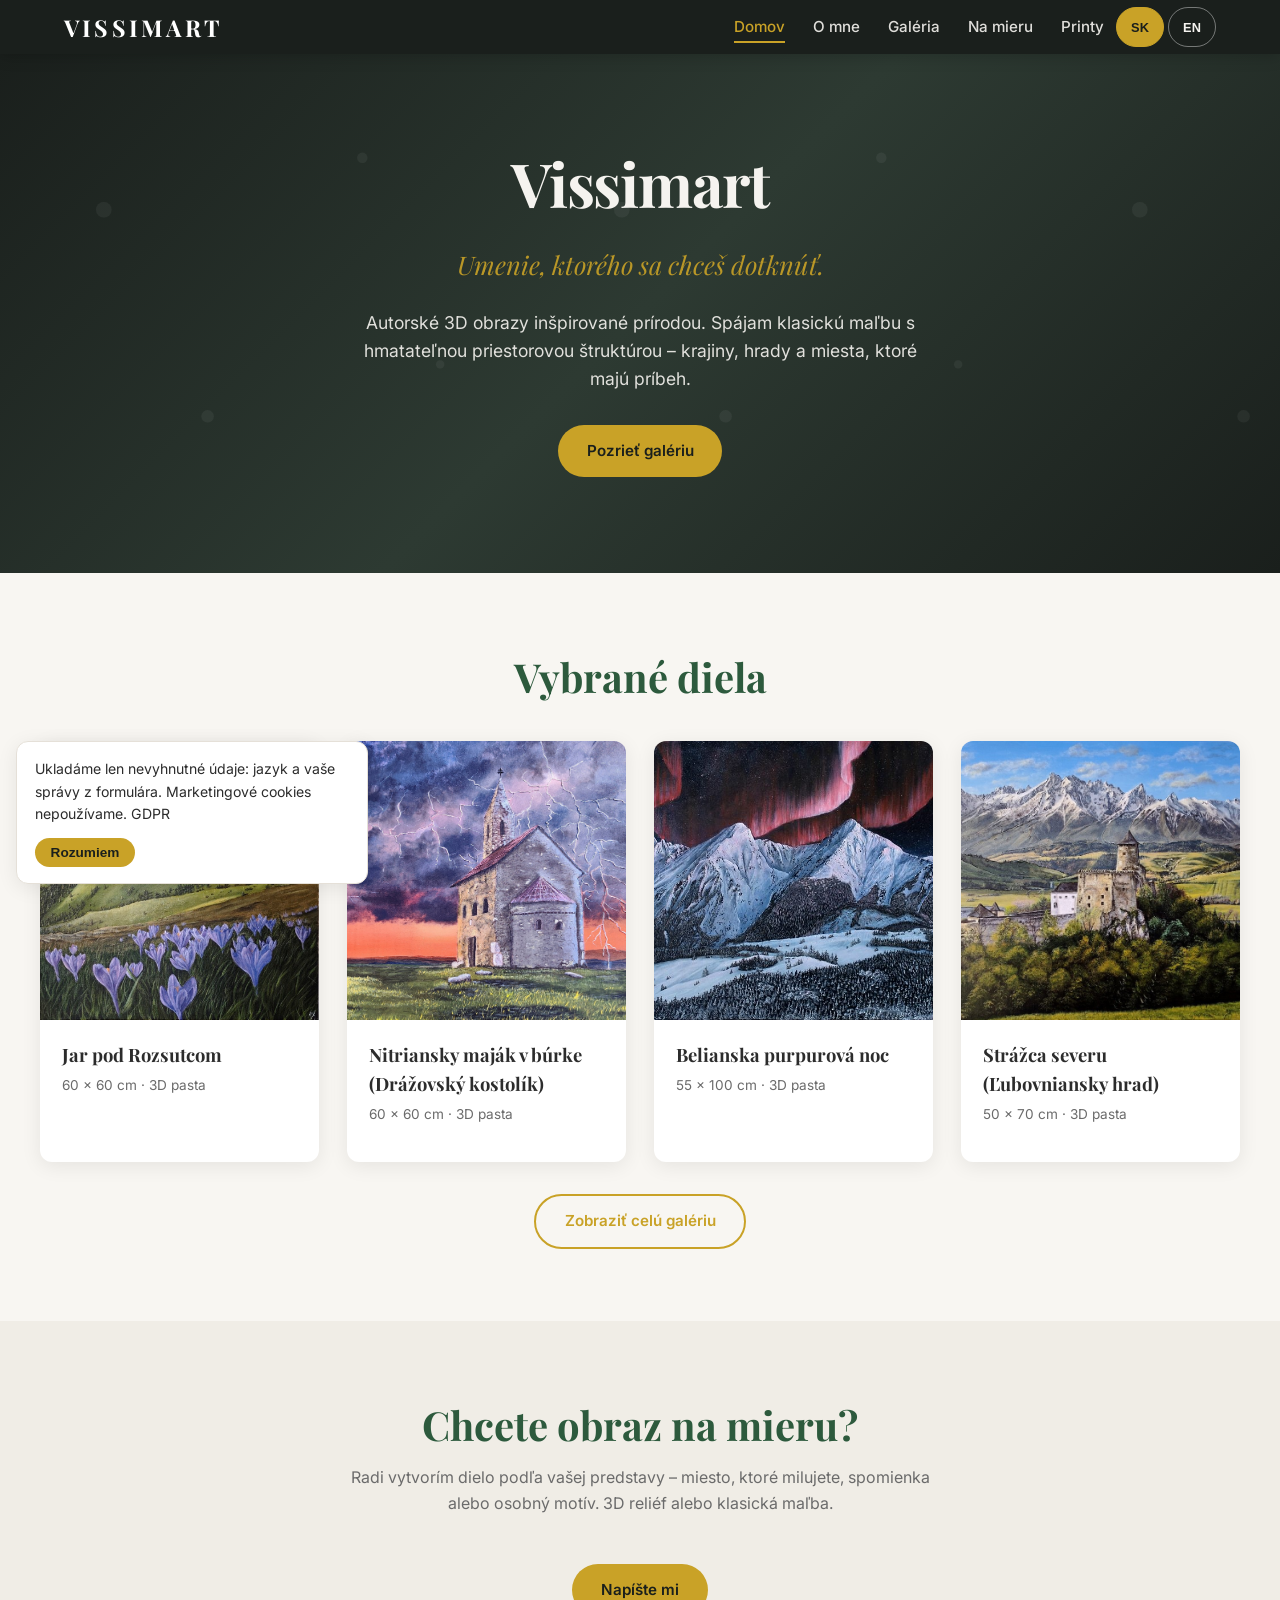
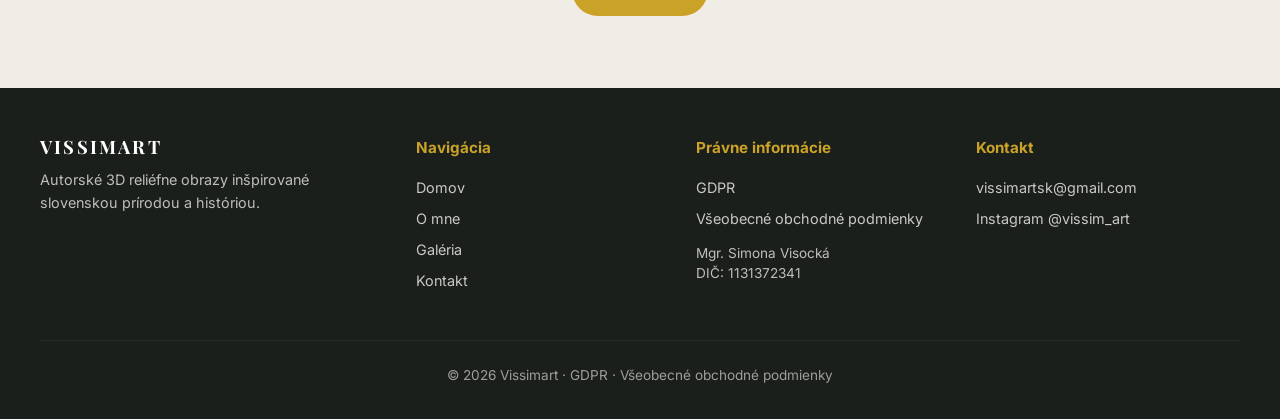
==== commit ff28018c: "Header and footer: VISSIMART text instead of logo image" ====
--- a/index.html
+++ b/index.html
@@ -14,7 +14,7 @@
 <body class="lang-sk">
     <header class="site-header">
     <div class="header-inner">
-      <a href="index.html" class="logo"><img src="images/logo.png" alt="Vissimart"></a>
+      <a href="index.html" class="logo">VISSIMART</a>
       <button class="menu-toggle" aria-label="Menu">☰</button>
             <nav class="nav">
         <a href="index.html" class="active"><span data-lang="sk">Domov</span><span data-lang="en">Home</span></a>
@@ -138,7 +138,7 @@
     <footer class="site-footer">
     <div class="footer-inner footer-grid-4">
       <div class="footer-brand">
-        <a href="index.html" class="logo"><img src="images/logo.png" alt="Vissimart"></a>
+        <a href="index.html" class="logo">VISSIMART</a>
         <p>
           <span data-lang="sk">Autorské 3D reliéfne obrazy inšpirované slovenskou prírodou a históriou.</span>
           <span data-lang="en">Original 3D relief paintings inspired by Slovak nature and history.</span>
--- a/css/styles.css
+++ b/css/styles.css
@@ -77,6 +77,33 @@
   max-width: 100%;
   height: auto;
   display: block;
+  -webkit-user-select: none;
+  user-select: none;
+  -webkit-user-drag: none;
+  user-drag: none;
+  -webkit-touch-callout: none;
+}
+
+.art-card-image img,
+.art-thumbs img,
+.prints-grid .art-card > img,
+.about-image img,
+.modal-image img {
+  pointer-events: none;
+}
+
+.art-card-image::before,
+.about-image::before,
+.modal-image::before {
+  content: '';
+  position: absolute;
+  inset: 0;
+  z-index: 2;
+  background: transparent;
+}
+
+.about-image {
+  position: relative;
 }
 
 a {
@@ -109,19 +136,17 @@
 .logo {
   display: flex;
   align-items: center;
-  line-height: 0;
-}
-
-.logo img {
-  height: 78px;
-  width: auto;
-  display: block;
-  background: transparent;
-  padding: 0;
-}
-
-.site-footer .logo img {
-  height: 48px;
+  font-family: var(--font-serif);
+  font-size: 1.45rem;
+  font-weight: 700;
+  letter-spacing: 0.14em;
+  color: #fff;
+  line-height: 1;
+}
+
+.site-footer .logo {
+  font-size: 1.15rem;
+  letter-spacing: 0.12em;
 }
 
 .nav {
@@ -361,6 +386,7 @@
   padding: 0.3rem 0.6rem;
   border-radius: 4px;
   letter-spacing: 0.05em;
+  z-index: 3;
 }
 
 .art-card-body {
@@ -594,6 +620,7 @@
   font-size: 0.75rem;
   padding: 0.25rem 0.6rem;
   border-radius: 999px;
+  z-index: 3;
 }
 
 .modal-thumbs {
@@ -702,7 +729,15 @@
   font-weight: 400;
 }
 .contact-form .check input { width: auto; margin-top: 0.25rem; }
+.contact-form .hp {
+  position: absolute;
+  left: -9999px;
+  height: 0;
+  width: 0;
+  opacity: 0;
+}
 .form-ok { margin-top: 1rem; color: var(--color-accent); }
+.form-error { margin-top: 0.75rem; color: #9b2c2c; }
 
 .form-group {
   margin-bottom: 1.25rem;
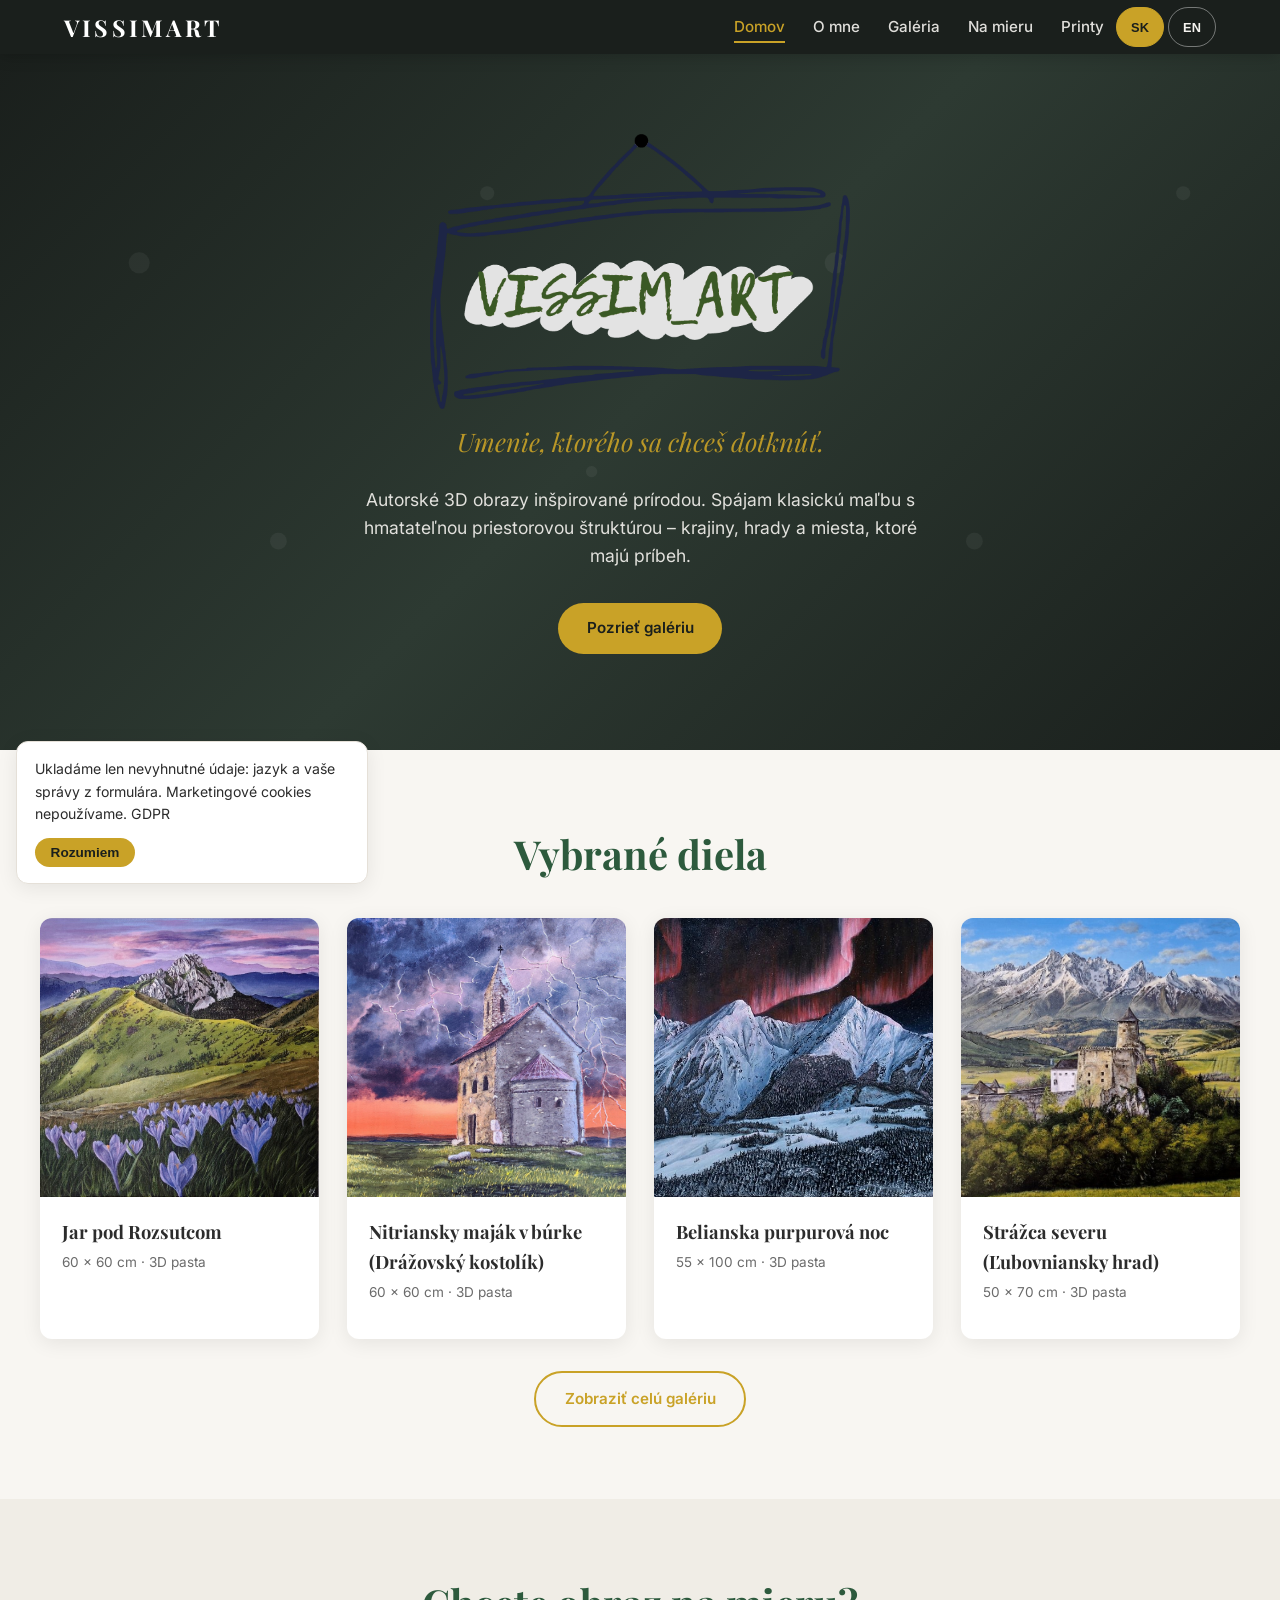
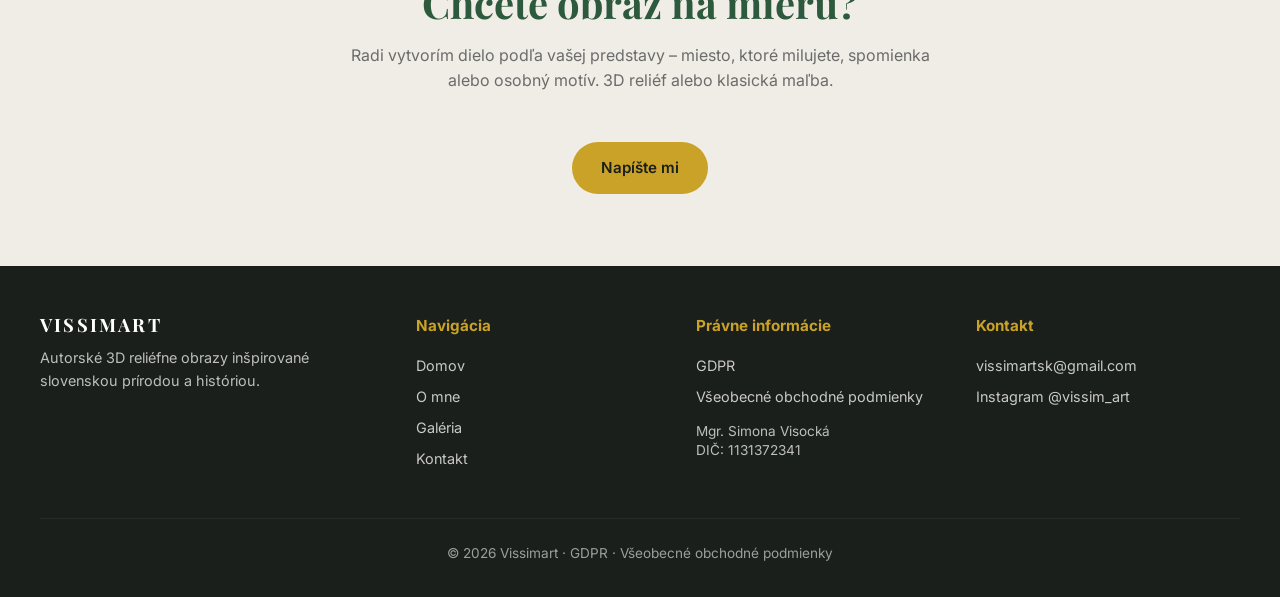
==== commit c127f566: "Homepage hero: hanging-sign VISSIM_ART logo" ====
--- a/index.html
+++ b/index.html
@@ -32,7 +32,7 @@
 
   <section class="hero">
     <div class="hero-content">
-      <h1>Vissimart</h1>
+      <h1 class="hero-title"><img class="hero-logo" src="images/logo-sign.png" alt="Vissimart"></h1>
       <p class="tagline">
         <span data-lang="sk">Umenie, ktorého sa chceš dotknúť.</span>
         <span data-lang="en">Art you want to touch.</span>
--- a/css/styles.css
+++ b/css/styles.css
@@ -252,6 +252,15 @@
   letter-spacing: -0.02em;
 }
 
+.hero-logo {
+  width: min(420px, 82vw);
+  height: auto;
+  margin: 0 auto;
+  display: block;
+  pointer-events: none;
+  -webkit-user-drag: none;
+}
+
 .hero .tagline {
   font-family: var(--font-serif);
   font-size: clamp(1.2rem, 3vw, 1.6rem);
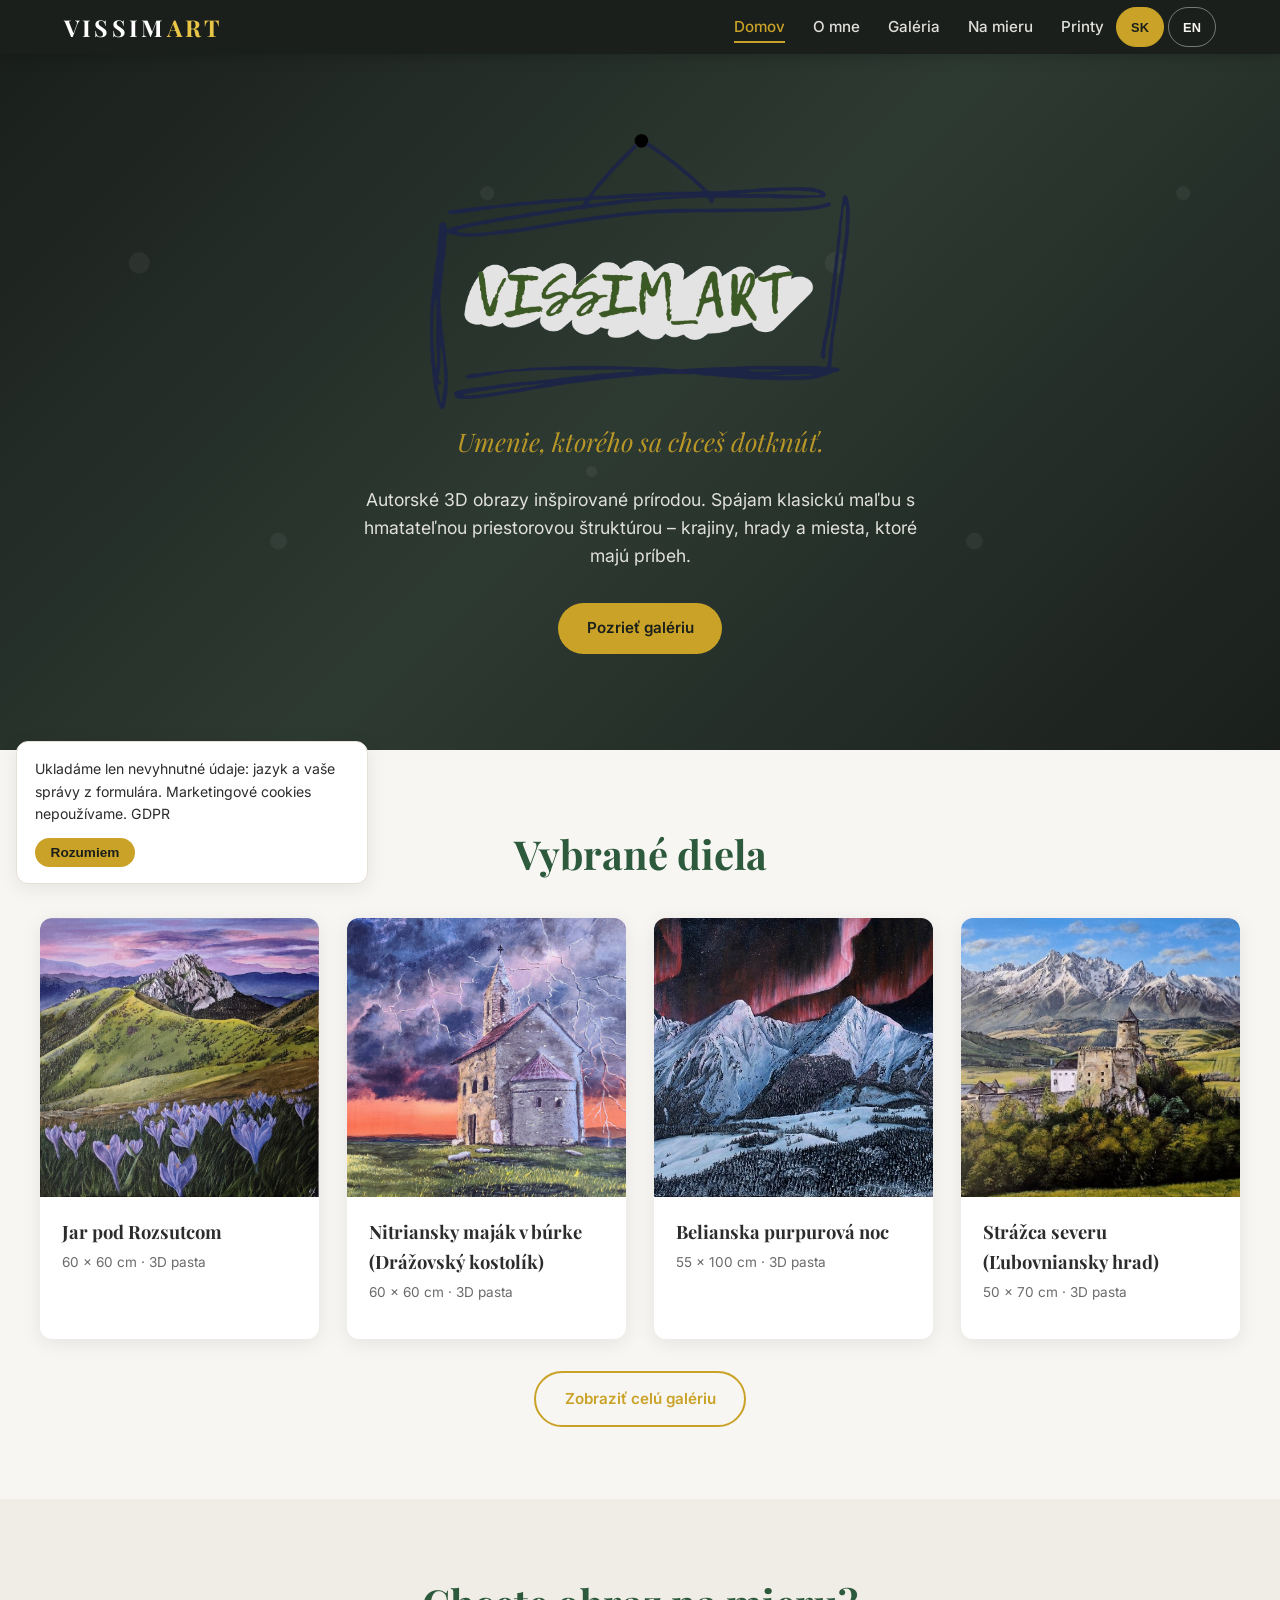
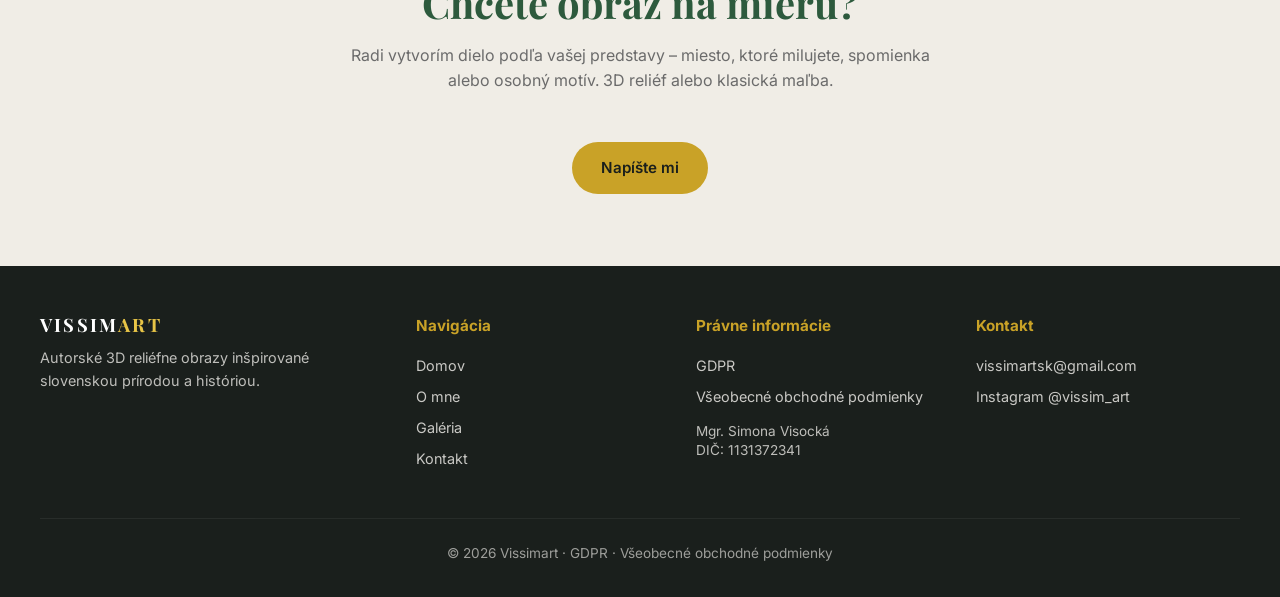
==== commit d8874919: "Header/footer: ART in VISSIMART is yellow" ====
--- a/index.html
+++ b/index.html
@@ -14,7 +14,7 @@
 <body class="lang-sk">
     <header class="site-header">
     <div class="header-inner">
-      <a href="index.html" class="logo">VISSIMART</a>
+      <a href="index.html" class="logo">VISSIM<span class="logo-art">ART</span></a>
       <button class="menu-toggle" aria-label="Menu">☰</button>
             <nav class="nav">
         <a href="index.html" class="active"><span data-lang="sk">Domov</span><span data-lang="en">Home</span></a>
@@ -138,7 +138,7 @@
     <footer class="site-footer">
     <div class="footer-inner footer-grid-4">
       <div class="footer-brand">
-        <a href="index.html" class="logo">VISSIMART</a>
+        <a href="index.html" class="logo">VISSIM<span class="logo-art">ART</span></a>
         <p>
           <span data-lang="sk">Autorské 3D reliéfne obrazy inšpirované slovenskou prírodou a históriou.</span>
           <span data-lang="en">Original 3D relief paintings inspired by Slovak nature and history.</span>
--- a/css/styles.css
+++ b/css/styles.css
@@ -144,6 +144,10 @@
   line-height: 1;
 }
 
+.logo-art {
+  color: #e8c547;
+}
+
 .site-footer .logo {
   font-size: 1.15rem;
   letter-spacing: 0.12em;
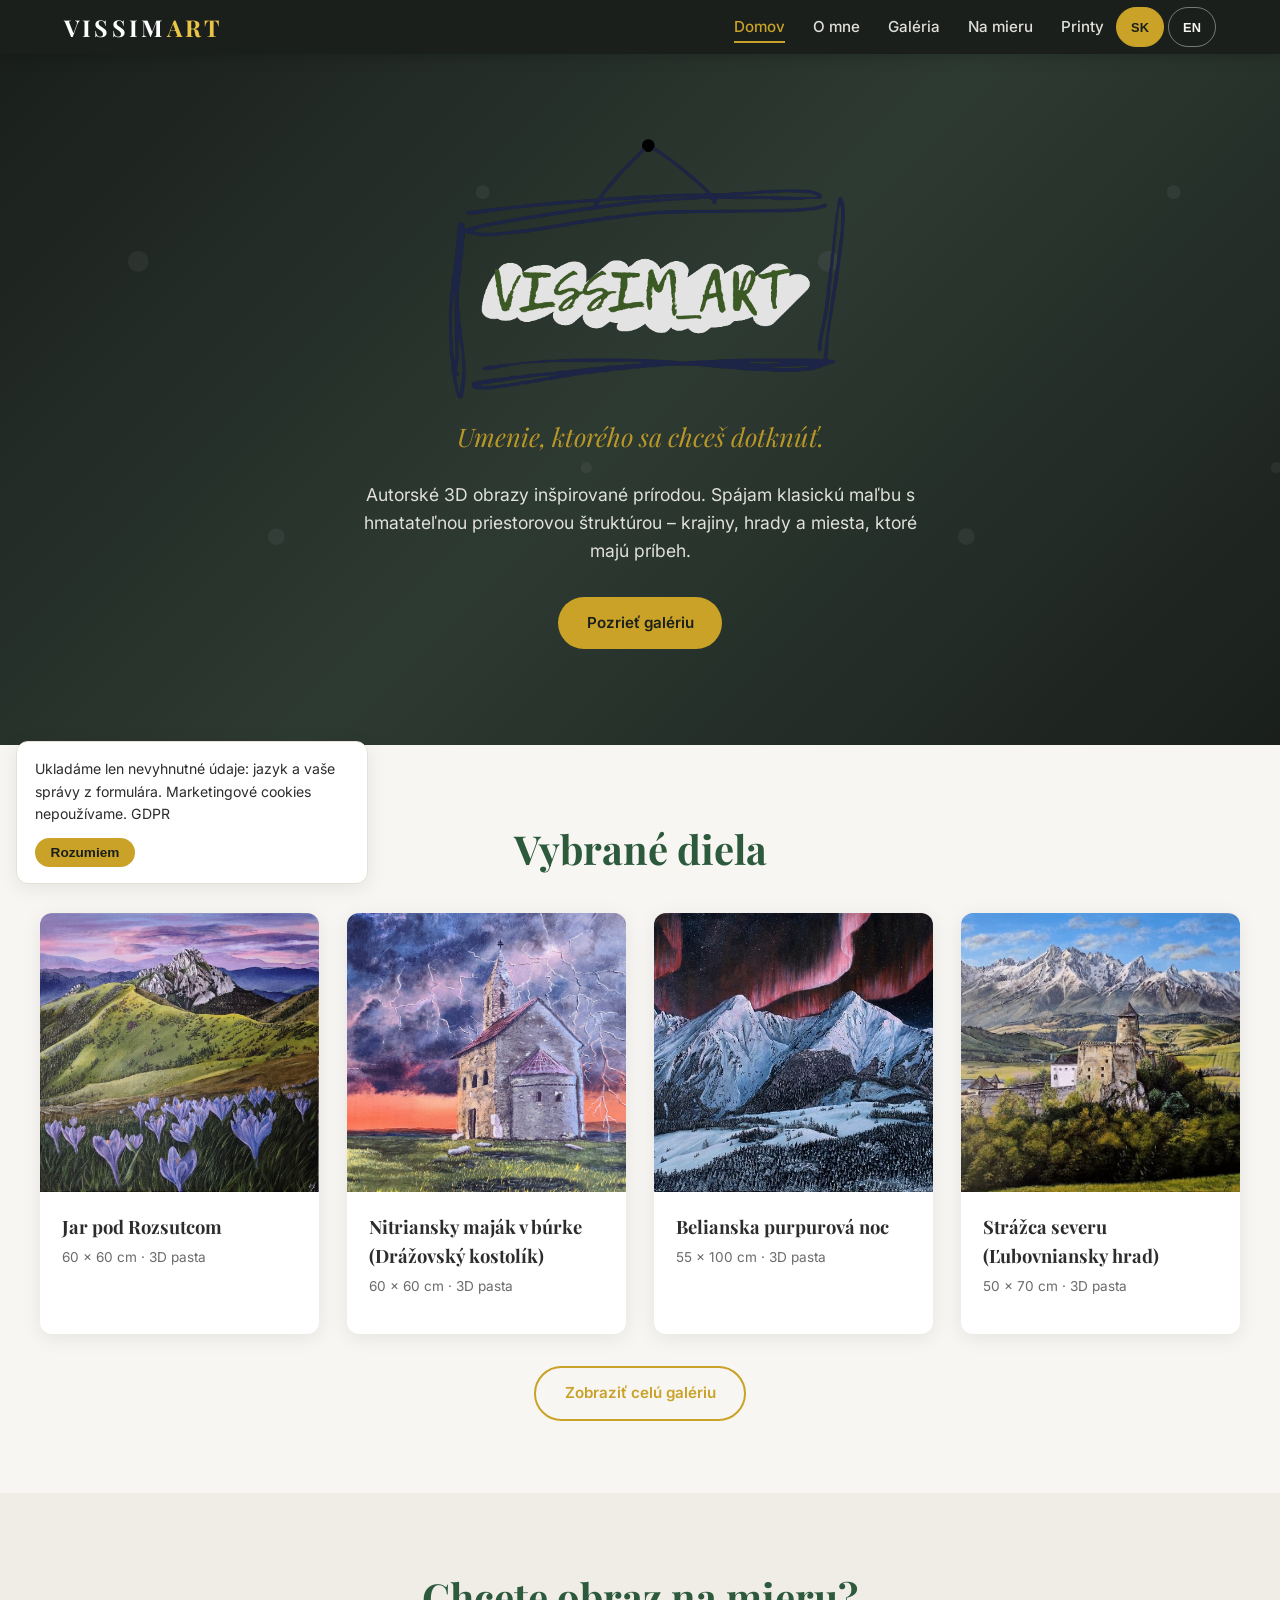
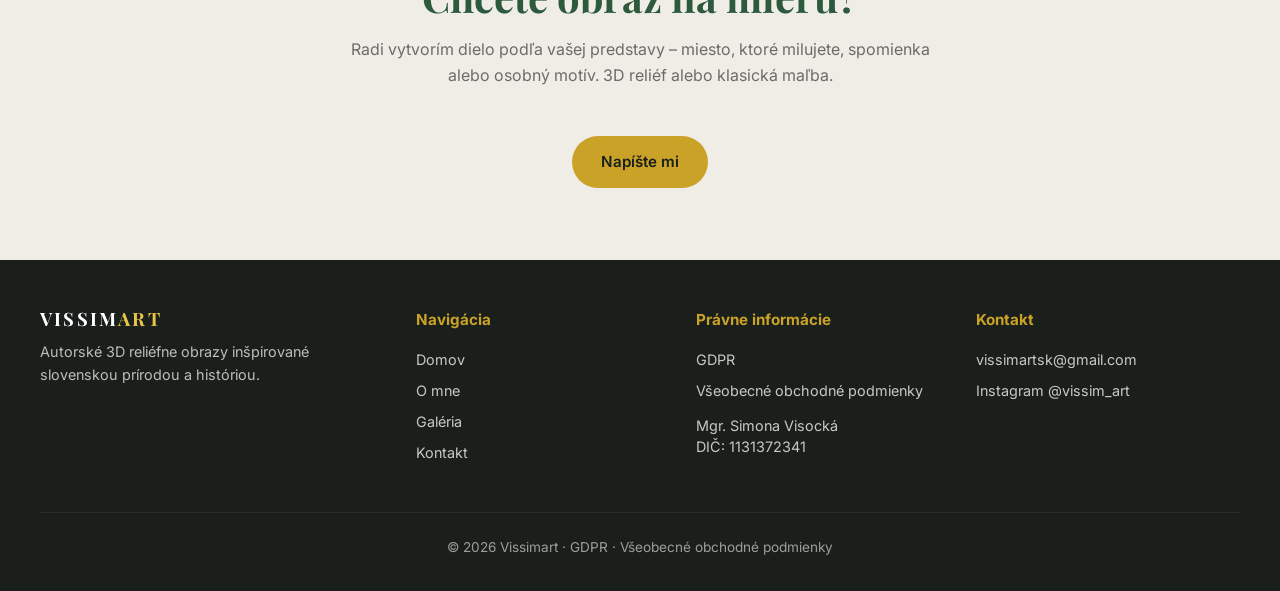
==== commit fb5c8b6d: "Optically center homepage logo; cache-bust CSS" ====
--- a/index.html
+++ b/index.html
@@ -9,7 +9,7 @@
   <link rel="preconnect" href="https://fonts.gstatic.com" crossorigin>
   <link href="https://fonts.googleapis.com/css2?family=Inter:wght@400;500;600;700&family=Playfair+Display:ital,wght@0,600;0,700;1,400&display=swap" rel="stylesheet">
   <link rel="icon" href="favicon.svg">
-  <link rel="stylesheet" href="css/styles.css">
+  <link rel="stylesheet" href="css/styles.css?v=156">
 </head>
 <body class="lang-sk">
     <header class="site-header">
@@ -32,7 +32,7 @@
 
   <section class="hero">
     <div class="hero-content">
-      <h1 class="hero-title"><img class="hero-logo" src="images/logo-sign.png" alt="Vissimart"></h1>
+      <h1 class="hero-title"><img class="hero-logo" src="images/logo-sign.png?v=156" alt="Vissimart"></h1>
       <p class="tagline">
         <span data-lang="sk">Umenie, ktorého sa chceš dotknúť.</span>
         <span data-lang="en">Art you want to touch.</span>
@@ -176,6 +176,6 @@
     <button type="button" class="btn" id="cookie-ok"><span data-lang="sk">Rozumiem</span><span data-lang="en">I understand</span></button>
   </div>
 
-  <script src="js/script.js"></script>
+  <script src="js/script.js?v=156"></script>
 </body>
 </html>
--- a/css/styles.css
+++ b/css/styles.css
@@ -256,10 +256,16 @@
   letter-spacing: -0.02em;
 }
 
+.hero-title {
+  display: flex;
+  justify-content: center;
+  margin-bottom: 0.75rem;
+}
+
 .hero-logo {
   width: min(420px, 82vw);
   height: auto;
-  margin: 0 auto;
+  margin: 0;
   display: block;
   pointer-events: none;
   -webkit-user-drag: none;
@@ -839,9 +845,10 @@
 
 .footer-legal-id {
   margin: 0.85rem 0 0;
-  font-size: 0.85rem;
-  opacity: 0.75;
+  font-size: 0.9rem;
+  opacity: 0.8;
   line-height: 1.45;
+  color: inherit;
 }
 
 .footer-bottom {
